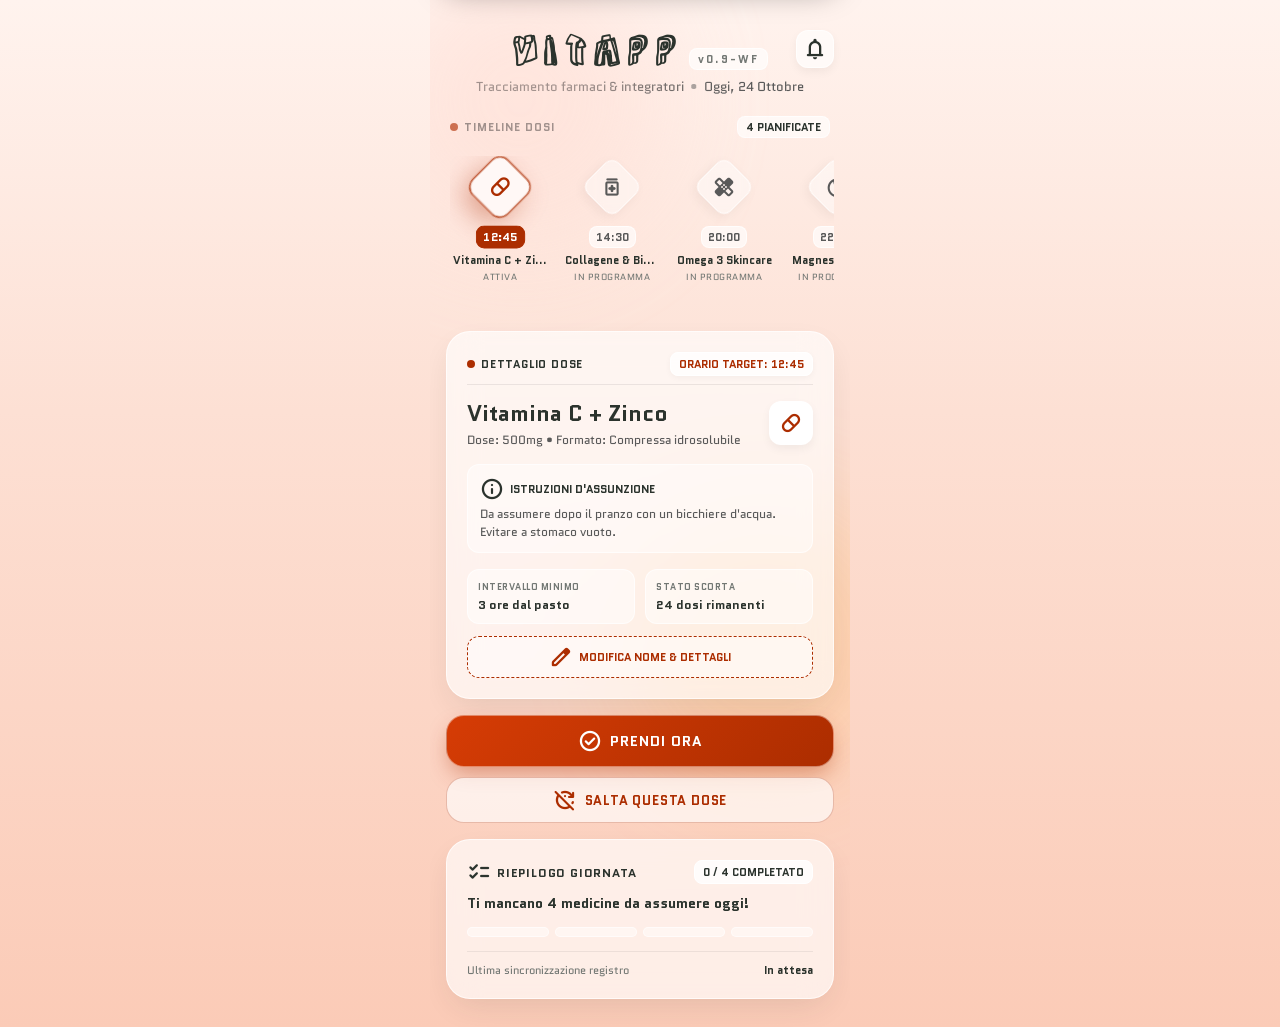
==== index.html @ 39537e99 "first commit" ====
<!DOCTYPE html>
<html lang="it">
<head>
  <meta charset="UTF-8">
  <meta name="viewport" content="width=device-width, initial-scale=1.0, maximum-scale=1.0, user-scalable=no">
  <title>VITAPP - Tracciamento Farmaci & Integratori</title>

  <!-- Google Fonts: Quantico (Font principale) e Material Symbols Rounded (Icone) -->
  <link rel="preconnect" href="https://fonts.googleapis.com">
  <link rel="preconnect" href="https://fonts.gstatic.com" crossorigin>
  <link href="https://fonts.googleapis.com/css2?family=Quantico:ital,wght@0,400;0,700;1,400;1,700&family=Rock+3D&display=swap" rel="stylesheet">
  <link href="https://fonts.googleapis.com/css2?family=Material+Symbols+Rounded:opsz,wght,FILL,GRAD@20..48,100..700,0..1,-50..200" rel="stylesheet">

  <!-- Foglio di stile CSS esterno -->
  <link rel="stylesheet" href="style.css">
</head>
<body>

  <!-- ==========================================================================
       SIMULAZIONE NOTIFICA SMARTPHONE (BANNER A COMPARSA)
       ========================================================================== -->
  <aside id="phone-notification" class="phone-notification" aria-live="polite">
    <div class="phone-notification-icon">
      <span class="material-symbols-rounded">notifications_active</span>
    </div>
    <div class="phone-notification-content">
      <div class="phone-notification-title">
        <span>Vitapp • Promemoria</span>
        <span id="notif-time">Adesso</span>
      </div>
      <div id="notif-body" class="phone-notification-body">È ora di prendere Magnesio Notte</div>
    </div>
  </aside>

  <!-- ==========================================================================
       CONTENITORE PRINCIPALE MOBILE-FIRST (LARGHEZZA MASSIMA 420px)
       ========================================================================== -->
  <div class="app-container">
    <!-- Effetti di luce ambientale sfumata sullo sfondo -->
    <div class="ambient-glow glow-1"></div>
    <div class="ambient-glow glow-2"></div>

    <!-- HEADER: TITOLO, VERSIONE, SUBTITLE E TASTO NOTIFICA -->
    <header class="app-header">
      <div class="header-top">
        <h1 class="brand-title">
          VITAPP
          <span class="version-tag">v0.9-WF</span>
        </h1>
        <button id="btn-trigger-notification" class="btn-notify-test btn-ripple" type="button" aria-label="Simula notifica telefono" title="Simula notifica telefono">
          <span class="material-symbols-rounded">notifications</span>
        </button>
      </div>
      <p class="header-subtitle">
        <span>Tracciamento farmaci & integratori</span>
        <span class="bullet">•</span>
        <span>Oggi, 24 Ottobre</span>
      </p>
    </header>

    <main>
      <!-- ======================================================================
           SEZIONE 1: TIMELINE DELLE MEDICINE CON SLOT A FORMA DI ROMBO
           ====================================================================== -->
      <section class="timeline-section" aria-label="Programmazione giornaliera medicine">
        <div class="section-title-row">
          <span class="section-label">
            <span class="pulse-dot"></span>
            Timeline Dosi
          </span>
          <span id="timeline-count-badge" class="count-badge">4 PIANIFICATE</span>
        </div>

        <!-- Striscia orizzontale scorrevole con le medicine e il tasto "+" -->
        <div id="timeline-scroll-strip" class="timeline-scroll-strip">
          <!-- Gli slot delle medicine vengono renderizzati dinamicamente dal JavaScript -->
        </div>
      </section>

      <!-- ======================================================================
           SEZIONE 2: SCHEDA VETRO TRASLUCIDO (DETTAGLIO MEDICINA SELEZIONATA)
           ====================================================================== -->
      <section class="glass-card" id="detail-card" aria-label="Dettaglio della medicina selezionata">
        <!-- Effetto fascio di luce Shimmer -->
        <div class="shimmer-overlay" id="card-shimmer"></div>

        <div class="card-top-bar">
          <div class="card-category">
            <span class="pulse-dot"></span>
            <span>Dettaglio Dose</span>
          </div>
          <span id="detail-target-badge" class="target-badge">ORARIO TARGET: 12:45</span>
        </div>

        <div id="detail-card-body" class="content-fade">
          <div class="card-main-info">
            <div>
              <h2 id="detail-med-name" class="med-title">Vitamina C + Zinco</h2>
              <p id="detail-med-spec" class="med-spec">Dose: 500mg • Formato: Compressa idrosolubile</p>
            </div>
            <div class="med-icon-box">
              <span id="detail-med-icon" class="material-symbols-rounded">pill</span>
            </div>
          </div>

          <!-- Riquadro istruzioni per l'assunzione -->
          <div class="instruction-box">
            <div class="instruction-header">
              <span class="material-symbols-rounded">info</span>
              <span>Istruzioni d'assunzione</span>
            </div>
            <p id="detail-med-instruction" class="instruction-text">
              Da assumere dopo il pranzo con un bicchiere d'acqua. Evitare a stomaco vuoto.
            </p>
          </div>

          <!-- Dati secondari di supporto -->
          <div class="card-meta-grid">
            <div class="meta-item">
              <span class="meta-label">Intervallo Minimo</span>
              <span id="detail-med-interval" class="meta-value">3 ore dal pasto</span>
            </div>
            <div class="meta-item">
              <span class="meta-label">Stato Scorta</span>
              <span id="detail-med-stock" class="meta-value">24 dosi rimanenti</span>
            </div>
          </div>

          <!-- Pulsante didattico per modificare nome, orario e istruzioni -->
          <button id="btn-open-edit-modal" class="btn-edit-med btn-ripple" type="button">
            <span class="material-symbols-rounded">edit</span>
            <span>Modifica Nome & Dettagli</span>
          </button>
        </div>
      </section>

      <!-- ======================================================================
           SEZIONE 3: PULSANTI DI AZIONE ("PRENDI ORA" & "SALTA QUESTA DOSE")
           ====================================================================== -->
      <section class="actions-section" aria-label="Azioni sulla medicina">
        <button id="btn-take-now" class="btn-primary-action btn-ripple" type="button">
          <span id="take-btn-icon" class="material-symbols-rounded">check_circle</span>
          <span id="take-btn-text">PRENDI ORA</span>
        </button>

        <button id="btn-skip-dose" class="btn-secondary-action btn-ripple" type="button">
          <span id="skip-btn-icon" class="material-symbols-rounded">update_disabled</span>
          <span id="skip-btn-text">SALTA QUESTA DOSE</span>
        </button>
      </section>

      <!-- ======================================================================
           SEZIONE 4: RIEPILOGO GIORNATA E BARRA DI AVANZAMENTO A SEGMENTI
           ====================================================================== -->
      <section class="glass-card progress-section" aria-label="Riepilogo avanzamento giornaliero">
        <div class="progress-header">
          <span class="progress-title">
            <span class="material-symbols-rounded">checklist</span>
            Riepilogo Giornata
          </span>
          <span id="progress-fraction-badge" class="progress-fraction-badge">0 / 4 COMPLETATO</span>
        </div>

        <!-- Messaggio di stato che diventerà 'OBIETTIVI RAGGIUNTI!' a completamento -->
        <p id="progress-message" class="progress-message">
          Ti mancano 4 medicine da assumere oggi!
        </p>

        <!-- Barra di avanzamento segmentata: ogni medicina ha la sua barretta -->
        <div id="segmented-progress-bar" class="segmented-progress-bar">
          <!-- Generata dinamicamente dal JavaScript -->
        </div>

        <div class="progress-footer">
          <span>Ultima sincronizzazione registro</span>
          <span id="sync-timestamp" class="sync-timestamp">In attesa</span>
        </div>
      </section>
    </main>
  </div>

  <!-- ==========================================================================
       MODALE 1: AGGIUNGI NUOVA MEDICINA (FINO A 6 MEDICINE)
       ========================================================================== -->
  <div id="add-modal" class="modal-overlay">
    <div class="modal-dialog">
      <h3 class="modal-title">
        <span class="material-symbols-rounded">add_circle</span>
        Nuova Medicina
      </h3>
      <form id="add-form">
        <div class="modal-form-group">
          <label for="add-name">Nome della Medicina</label>
          <input type="text" id="add-name" required placeholder="es. Ferro con Vitamina C">
        </div>
        <div class="modal-form-group">
          <label for="add-time">Orario di assunzione</label>
          <input type="time" id="add-time" required value="08:30">
        </div>
        <div class="modal-form-group">
          <label for="add-spec">Dose e Formato</label>
          <input type="text" id="add-spec" placeholder="es. Dose: 14mg • Formato: Flaconcino">
        </div>
        <div class="modal-form-group">
          <label for="add-instruction">Istruzioni d'assunzione</label>
          <input type="text" id="add-instruction" placeholder="es. Assumere lontano da tè o caffè">
        </div>
        <div class="modal-actions">
          <button type="button" id="btn-cancel-add" class="btn-modal-cancel">Annulla</button>
          <button type="submit" class="btn-modal-submit">Aggiungi</button>
        </div>
      </form>
    </div>
  </div>

  <!-- ==========================================================================
       MODALE 2: MODIFICA NOME E DETTAGLI MEDICINA SELEZIONATA
       ========================================================================== -->
  <div id="edit-modal" class="modal-overlay">
    <div class="modal-dialog">
      <h3 class="modal-title">
        <span class="material-symbols-rounded">edit</span>
        Modifica Medicina
      </h3>
      <form id="edit-form">
        <div class="modal-form-group">
          <label for="edit-name">Nome Medicina</label>
          <input type="text" id="edit-name" required>
        </div>
        <div class="modal-form-group">
          <label for="edit-time">Orario Assunzione</label>
          <input type="time" id="edit-time" required>
        </div>
        <div class="modal-form-group">
          <label for="edit-spec">Dose e Formato</label>
          <input type="text" id="edit-spec">
        </div>
        <div class="modal-form-group">
          <label for="edit-instruction">Istruzioni</label>
          <input type="text" id="edit-instruction">
        </div>
        <div class="modal-actions">
          <button type="button" id="btn-cancel-edit" class="btn-modal-cancel">Annulla</button>
          <button type="submit" class="btn-modal-submit">Salva Modifiche</button>
        </div>
      </form>
    </div>
  </div>

  <!-- Script JavaScript esterno -->
  <script src="script.js"></script>
</body>
</html>
---- style.css ----
/* ==========================================================================
   VARIABILI CSS (:root) - TAVOLOZZA COLORI, TIPOGRAFIA E STILI DI BASE
   ========================================================================== */
:root {
  /* Colori base del design */
  --bg-gradient-start: #fff3ee;
  --bg-gradient-mid: #fde0d4;
  --bg-gradient-end: #fbcbb7;
  
  --color-primary: #ac2d00;
  --color-primary-light: #d63c05;
  --color-primary-glow: rgba(172, 45, 0, 0.4);
  --color-secondary: #e6e5d4;
  --color-dark-slate: #2b332d;
  --color-charcoal: #595959;
  --color-muted: #737874;
  --color-white: #ffffff;
  --color-success: #2e7d32;
  --color-warning: #f57c00;

  /* Effetti Glassmorphism (Vetro satinato) */
  --glass-bg: rgba(255, 255, 255, 0.65);
  --glass-bg-subtle: rgba(255, 255, 255, 0.45);
  --glass-border: rgba(255, 255, 255, 0.7);
  --glass-shadow: 0 12px 32px -8px rgba(43, 51, 45, 0.12);
  
  /* Tipografia */
  --font-family: 'Quantico', sans-serif;
  
  /* Raggi di curvatura */
  --radius-sm: 8px;
  --radius-md: 12px;
  --radius-lg: 18px;
  --radius-xl: 24px;
  --radius-pill: 9999px;

  /* Spaziature */
  --spacing-xs: 4px;
  --spacing-sm: 8px;
  --spacing-md: 16px;
  --spacing-lg: 20px;
  --spacing-xl: 28px;
}

/* ==========================================================================
   RESET E STRUTTURA GENERALE
   ========================================================================== */
* {
  box-sizing: border-box;
  margin: 0;
  padding: 0;
  -webkit-tap-highlight-color: transparent;
}

body {
  font-family: var(--font-family);
  color: var(--color-charcoal);
  background: linear-gradient(180deg, var(--bg-gradient-start) 0%, var(--bg-gradient-mid) 40%, var(--bg-gradient-end) 100%);
  min-height: 100vh;
  display: flex;
  justify-content: center;
  align-items: flex-start;
  padding: 0;
  overflow-x: hidden;
}

/* Contenitore mobile-first centrato su desktop (max 420px) */
.app-container {
  width: 100%;
  max-width: 420px;
  min-height: 100vh;
  padding: var(--spacing-md) var(--spacing-md) var(--spacing-xl);
  display: flex;
  flex-direction: column;
  position: relative;
  overflow: hidden;
}

/* ==========================================================================
   EFFETTI DI LUCE AMBIENTALE SFUMATA (DECORAZIONI SFONDO FLUTTUANTI)
   ========================================================================== */
.ambient-glow {
  position: absolute;
  border-radius: 50%;
  pointer-events: none;
  filter: blur(55px);
  z-index: 0;
  opacity: 0.65;
}

.glow-1 {
  width: 280px;
  height: 280px;
  background: rgba(255, 219, 209, 0.7);
  top: -40px;
  left: -50px;
  animation: floatGlow1 9s ease-in-out infinite alternate;
}

.glow-2 {
  width: 290px;
  height: 290px;
  background: rgba(253, 166, 37, 0.28);
  top: 48%;
  right: -60px;
  animation: floatGlow2 11s ease-in-out infinite alternate;
}

@keyframes floatGlow1 {
  0% { transform: translate(0, 0) scale(1); }
  100% { transform: translate(25px, 20px) scale(1.12); }
}

@keyframes floatGlow2 {
  0% { transform: translate(0, 0) scale(1); }
  100% { transform: translate(-22px, -28px) scale(1.1); }
}

/* ==========================================================================
   MICRO-INTERAZIONI: EFFETTO ONDA (RIPPLE) & RIMBALZO (MICRO-BOUNCE)
   ========================================================================== */
.btn-ripple {
  position: relative;
  overflow: hidden;
}

.ripple-circle {
  position: absolute;
  border-radius: 50%;
  background: rgba(255, 255, 255, 0.55);
  transform: scale(0);
  pointer-events: none;
  animation: rippleAnimation 0.6s cubic-bezier(0.25, 0.46, 0.45, 0.94) forwards;
}

@keyframes rippleAnimation {
  to {
    transform: scale(4);
    opacity: 0;
  }
}

.btn-bouncing {
  animation: microBounce 0.35s cubic-bezier(0.34, 1.56, 0.64, 1) !important;
}

@keyframes microBounce {
  0% { transform: scale(1); }
  35% { transform: scale(0.92); }
  70% { transform: scale(1.05); }
  100% { transform: scale(1); }
}

/* Effetto scampanellio sul pulsante notifica */
@keyframes bellRing {
  0%, 100% { transform: rotate(0); }
  20% { transform: rotate(18deg); }
  40% { transform: rotate(-18deg); }
  60% { transform: rotate(12deg); }
  80% { transform: rotate(-8deg); }
}

.btn-notify-test:hover .material-symbols-rounded {
  animation: bellRing 0.7s ease-in-out;
}

/* Supporto Icone Google Rounded */
.material-symbols-rounded {
  font-variation-settings: 'FILL' 0, 'wght' 500, 'GRAD' 0, 'opsz' 24;
  display: inline-block;
  vertical-align: middle;
  line-height: 1;
  transition: transform 0.25s ease;
}

/* ==========================================================================
   COMPONENTI: NOTIFICA SULLO SCHERMO (SIMULAZIONE TELEFONO)
   ========================================================================== */
.phone-notification {
  position: fixed;
  top: 12px;
  left: 50%;
  transform: translateX(-50%) translateY(-150%);
  width: calc(100% - 24px);
  max-width: 396px;
  background: rgba(43, 51, 45, 0.95);
  color: #ffffff;
  padding: 12px 16px;
  border-radius: var(--radius-lg);
  display: flex;
  align-items: center;
  gap: 12px;
  box-shadow: 0 10px 30px rgba(0, 0, 0, 0.35);
  backdrop-filter: blur(10px);
  z-index: 1000;
  transition: transform 0.4s cubic-bezier(0.175, 0.885, 0.32, 1.275);
}

.phone-notification.show {
  transform: translateX(-50%) translateY(0);
}

.phone-notification-icon {
  width: 36px;
  height: 36px;
  border-radius: 10px;
  background: var(--color-primary-light);
  display: flex;
  align-items: center;
  justify-content: center;
  flex-shrink: 0;
}

.phone-notification-content {
  flex: 1;
  min-width: 0;
}

.phone-notification-title {
  font-size: 11px;
  text-transform: uppercase;
  letter-spacing: 0.5px;
  color: #ffd8cc;
  display: flex;
  justify-content: space-between;
}

.phone-notification-body {
  font-size: 13px;
  font-weight: 700;
  color: #ffffff;
  margin-top: 2px;
  white-space: nowrap;
  overflow: hidden;
  text-overflow: ellipsis;
}

/* ==========================================================================
   INTESTAZIONE APP (HEADER)
   ========================================================================== */
.app-header {
  padding: var(--spacing-sm) 0 var(--spacing-md);
  text-align: center;
}

.header-top {
  display: flex;
  align-items: center;
  justify-content: center;
  position: relative;
}

h1, .brand-title {
  font-family: 'Rock 3D', cursive;
  font-size: 34px;
  font-weight: 700;
  color: var(--color-dark-slate);
  letter-spacing: 2px;
  display: flex;
  align-items: baseline;
  gap: 8px;
}

.version-tag {
  font-family: var(--font-family);
  font-size: 11px;
  background: var(--glass-bg);
  padding: 2px 8px;
  border-radius: var(--radius-sm);
  border: 1px solid var(--glass-border);
  color: var(--color-muted);
  font-weight: 700;
}

.btn-notify-test {
  position: absolute;
  right: 0;
  background: var(--glass-bg);
  border: 1px solid var(--glass-border);
  color: var(--color-dark-slate);
  width: 38px;
  height: 38px;
  border-radius: var(--radius-md);
  display: flex;
  align-items: center;
  justify-content: center;
  cursor: pointer;
  box-shadow: 0 4px 10px rgba(0,0,0,0.05);
  transition: transform 0.2s, background-color 0.2s;
}

.btn-notify-test:active {
  transform: scale(0.92);
}

.header-subtitle {
  font-size: 13px;
  color: var(--color-charcoal);
  margin-top: 4px;
  display: flex;
  align-items: center;
  justify-content: center;
  gap: 6px;
}

.bullet {
  opacity: 0.5;
}

/* ==========================================================================
   SEZIONE 1: TIMELINE ORIZZONTALE CON SLOT A FORMA DI ROMBO
   ========================================================================== */
.timeline-section {
  margin-top: var(--spacing-xs);
}

.section-title-row {
  display: flex;
  justify-content: space-between;
  align-items: center;
  margin-bottom: var(--spacing-sm);
  padding: 0 4px;
}

.section-label {
  font-size: 11px;
  font-weight: 700;
  text-transform: uppercase;
  letter-spacing: 1px;
  color: var(--color-charcoal);
  display: flex;
  align-items: center;
  gap: 6px;
}

.pulse-dot {
  width: 8px;
  height: 8px;
  border-radius: 50%;
  background-color: var(--color-primary);
  animation: pulseAnimation 2s infinite ease-in-out;
}

@keyframes pulseAnimation {
  0%, 100% { transform: scale(0.9); opacity: 0.7; }
  50% { transform: scale(1.3); opacity: 1; }
}

.count-badge {
  font-size: 11px;
  font-weight: 700;
  background: var(--glass-bg);
  border: 1px solid var(--glass-border);
  padding: 2px 8px;
  border-radius: var(--radius-sm);
  color: var(--color-dark-slate);
}

/* Striscia scorrevole orizzontale */
.timeline-scroll-strip {
  display: flex;
  gap: 12px;
  overflow-x: auto;
  padding: 10px 4px 16px;
  scrollbar-width: none;
}
.timeline-scroll-strip::-webkit-scrollbar {
  display: none;
}

/* Singolo pulsante della medicina */
.medicine-slot-btn {
  flex: 0 0 100px;
  background: none;
  border: none;
  display: flex;
  flex-direction: column;
  align-items: center;
  cursor: pointer;
  font-family: inherit;
  outline: none;
  transition: transform 0.25s cubic-bezier(0.34, 1.56, 0.64, 1);
  user-select: none;
}

.medicine-slot-btn:hover {
  transform: translateY(-4px);
}

.medicine-slot-btn:hover .rhombus-shape {
  transform: rotate(45deg) scale(1.1);
  box-shadow: 0 8px 22px -3px rgba(43, 51, 45, 0.2);
}

.medicine-slot-btn:hover .rhombus-icon {
  transform: scale(1.18);
}

.medicine-slot-btn:active {
  transform: scale(0.93) !important;
}

/* Il rombo geometrico (ruotato di 45 gradi) */
.rhombus-wrapper {
  position: relative;
  width: 62px;
  height: 62px;
  display: flex;
  align-items: center;
  justify-content: center;
  margin-bottom: 8px;
}

.rhombus-shape {
  position: absolute;
  width: 44px;
  height: 44px;
  transform: rotate(45deg);
  border-radius: 10px;
  background: var(--glass-bg-subtle);
  border: 1.5px solid var(--glass-border);
  backdrop-filter: blur(10px);
  box-shadow: 0 4px 12px rgba(0, 0, 0, 0.05);
  transition: transform 0.3s cubic-bezier(0.34, 1.56, 0.64, 1), background 0.25s ease, border-color 0.25s ease, box-shadow 0.25s ease;
}

.rhombus-icon {
  position: relative;
  z-index: 2;
  color: var(--color-charcoal);
  font-size: 22px;
  transition: transform 0.25s cubic-bezier(0.34, 1.56, 0.64, 1), color 0.25s ease;
}

/* Stato: Slot Selezionato / Attivo */
.medicine-slot-btn.is-active .rhombus-shape {
  transform: rotate(45deg) scale(1.14);
  background: #fff8f6;
  border-color: var(--color-primary);
  box-shadow: 0 10px 24px -2px var(--color-primary-glow);
}

.medicine-slot-btn.is-active .rhombus-icon {
  color: var(--color-primary);
  transform: scale(1.12);
}

/* Stato: Medicina Presa */
.medicine-slot-btn.is-taken .rhombus-shape {
  border-color: var(--color-success);
  background: rgba(230, 245, 230, 0.95);
  box-shadow: 0 4px 14px rgba(46, 125, 50, 0.25);
}
.medicine-slot-btn.is-taken .rhombus-icon {
  color: var(--color-success);
}

/* Stato: Medicina Saltata */
.medicine-slot-btn.is-skipped .rhombus-shape {
  border-color: var(--color-warning);
  opacity: 0.7;
}

/* Etichette sotto il rombo */
.slot-time-badge {
  font-size: 11px;
  font-weight: 700;
  padding: 2px 6px;
  border-radius: var(--radius-sm);
  background: var(--glass-bg);
  border: 1px solid var(--glass-border);
  color: var(--color-charcoal);
  transition: all 0.25s ease;
}

.medicine-slot-btn.is-active .slot-time-badge {
  background: var(--color-primary);
  color: #ffffff;
  border-color: var(--color-primary);
  transform: scale(1.05);
}

.slot-medicine-name {
  font-size: 11px;
  font-weight: 700;
  color: var(--color-dark-slate);
  margin-top: 4px;
  max-width: 95px;
  white-space: nowrap;
  overflow: hidden;
  text-overflow: ellipsis;
  transition: color 0.2s ease;
}

.slot-status-label {
  font-size: 9px;
  text-transform: uppercase;
  letter-spacing: 0.5px;
  color: var(--color-muted);
  margin-top: 2px;
  transition: all 0.2s ease;
}

.medicine-slot-btn.is-taken .slot-status-label {
  color: var(--color-success);
  font-weight: 700;
}
.medicine-slot-btn.is-skipped .slot-status-label {
  color: var(--color-warning);
}

/* Pulsante AGGIUNGI "+" nella timeline */
.add-slot-btn {
  flex: 0 0 74px;
  background: none;
  border: none;
  display: flex;
  flex-direction: column;
  align-items: center;
  cursor: pointer;
  font-family: inherit;
  outline: none;
  transition: transform 0.25s cubic-bezier(0.34, 1.56, 0.64, 1);
}

.add-slot-btn:hover {
  transform: translateY(-4px);
}

.add-slot-btn .rhombus-shape {
  border-style: dashed;
  border-color: var(--color-primary);
  background: rgba(255, 255, 255, 0.4);
}

.add-slot-btn:hover .rhombus-shape {
  transform: rotate(45deg) scale(1.12);
  background: #ffffff;
  border-style: solid;
  box-shadow: 0 8px 20px -2px var(--color-primary-glow);
}

.add-slot-btn:hover .rhombus-icon {
  transform: rotate(90deg) scale(1.25);
  color: var(--color-primary);
}

.add-slot-btn:active {
  transform: scale(0.93) !important;
}

/* ==========================================================================
   SEZIONE 2: SCHEDA DETTAGLIO DOSE (GLASS CARD & EFFETTI SHIMMER)
   ========================================================================== */
.glass-card {
  background: var(--glass-bg);
  border: 1.5px solid var(--glass-border);
  border-radius: var(--radius-xl);
  padding: var(--spacing-lg);
  backdrop-filter: blur(16px);
  box-shadow: var(--glass-shadow);
  margin-top: var(--spacing-md);
  position: relative;
  overflow: hidden;
  transition: transform 0.25s ease, box-shadow 0.25s ease;
}

.glass-card:hover {
  box-shadow: 0 16px 38px -8px rgba(43, 51, 45, 0.16);
}

/* Fascio di luce Shimmer */
.shimmer-overlay {
  position: absolute;
  inset: 0;
  pointer-events: none;
  background: linear-gradient(115deg, transparent 20%, rgba(255, 255, 255, 0.35) 45%, rgba(255, 255, 255, 0.75) 50%, rgba(255, 255, 255, 0.35) 55%, transparent 80%);
  background-size: 250% 100%;
  transform: translateX(-100%);
  opacity: 0;
  z-index: 5;
}

.trigger-shimmer {
  animation: shimmerSweep 0.85s cubic-bezier(0.2, 0.8, 0.2, 1) forwards;
}

@keyframes shimmerSweep {
  0% { transform: translateX(-100%); opacity: 0; }
  25% { opacity: 1; }
  75% { opacity: 0.9; }
  100% { transform: translateX(120%); opacity: 0; }
}

/* Transizione fluida contenuto della scheda */
.content-fade {
  transition: opacity 0.2s cubic-bezier(0.4, 0, 0.2, 1), transform 0.2s cubic-bezier(0.4, 0, 0.2, 1);
}

.content-hidden {
  opacity: 0;
  transform: translateY(8px);
}

.card-top-bar {
  display: flex;
  justify-content: space-between;
  align-items: center;
  padding-bottom: var(--spacing-sm);
  border-bottom: 1px solid rgba(89, 89, 89, 0.12);
}

.card-category {
  display: flex;
  align-items: center;
  gap: 6px;
  font-size: 11px;
  font-weight: 700;
  color: var(--color-dark-slate);
  text-transform: uppercase;
  letter-spacing: 0.8px;
}

.target-badge {
  font-size: 11px;
  font-weight: 700;
  background: rgba(255, 255, 255, 0.8);
  border: 1px solid #ffffff;
  padding: 3px 8px;
  border-radius: var(--radius-sm);
  color: var(--color-primary);
  text-transform: uppercase;
  box-shadow: 0 2px 6px rgba(0,0,0,0.04);
  transition: transform 0.2s;
}

.target-badge:hover {
  transform: scale(1.05);
}

.card-main-info {
  display: flex;
  justify-content: space-between;
  align-items: flex-start;
  margin-top: var(--spacing-md);
}

.med-title {
  font-size: 22px;
  font-weight: 700;
  color: var(--color-dark-slate);
  line-height: 1.2;
}

.med-spec {
  font-size: 12px;
  color: var(--color-charcoal);
  margin-top: 4px;
}

.med-icon-box {
  width: 44px;
  height: 44px;
  border-radius: var(--radius-md);
  background: #ffffff;
  border: 1px solid var(--glass-border);
  display: flex;
  align-items: center;
  justify-content: center;
  color: var(--color-primary);
  box-shadow: 0 4px 10px rgba(0, 0, 0, 0.05);
  flex-shrink: 0;
  margin-left: 8px;
  transition: transform 0.3s cubic-bezier(0.34, 1.56, 0.64, 1);
}

.med-icon-box:hover {
  transform: rotate(8deg) scale(1.08);
}

/* Riquadro istruzioni */
.instruction-box {
  background: var(--glass-bg-subtle);
  border: 1px solid var(--glass-border);
  border-radius: var(--radius-md);
  padding: 12px;
  margin-top: var(--spacing-md);
  transition: background-color 0.2s;
}

.instruction-box:hover {
  background: rgba(255, 255, 255, 0.7);
}

.instruction-header {
  display: flex;
  align-items: center;
  gap: 6px;
  font-size: 11px;
  font-weight: 700;
  text-transform: uppercase;
  color: var(--color-dark-slate);
  margin-bottom: 4px;
}

.instruction-text {
  font-size: 12px;
  line-height: 1.45;
  color: var(--color-charcoal);
}

/* Griglia info cliniche */
.card-meta-grid {
  display: grid;
  grid-template-columns: 1fr 1fr;
  gap: 10px;
  margin-top: var(--spacing-md);
}

.meta-item {
  background: rgba(255, 255, 255, 0.5);
  border: 1px solid var(--glass-border);
  padding: 10px;
  border-radius: var(--radius-md);
  transition: transform 0.2s, background-color 0.2s;
}

.meta-item:hover {
  background: rgba(255, 255, 255, 0.75);
  transform: translateY(-2px);
}

.meta-label {
  font-size: 9px;
  font-weight: 700;
  text-transform: uppercase;
  letter-spacing: 0.5px;
  color: var(--color-muted);
  display: block;
}

.meta-value {
  font-size: 12px;
  font-weight: 700;
  color: var(--color-dark-slate);
  margin-top: 3px;
  display: block;
}

/* Pulsante Modifica Info */
.btn-edit-med {
  margin-top: 12px;
  width: 100%;
  background: rgba(255, 255, 255, 0.5);
  border: 1px dashed var(--color-primary);
  color: var(--color-primary);
  padding: 8px;
  border-radius: var(--radius-md);
  font-family: inherit;
  font-size: 11px;
  font-weight: 700;
  text-transform: uppercase;
  cursor: pointer;
  display: flex;
  align-items: center;
  justify-content: center;
  gap: 6px;
  transition: all 0.25s cubic-bezier(0.34, 1.56, 0.64, 1);
}

.btn-edit-med:hover {
  background: rgba(255, 255, 255, 0.9);
  transform: translateY(-2px);
  box-shadow: 0 4px 12px rgba(172, 45, 0, 0.15);
}

.btn-edit-med:hover .material-symbols-rounded {
  transform: rotate(25deg) scale(1.15);
}

.btn-edit-med:active {
  transform: scale(0.96) !important;
}

/* ==========================================================================
   SEZIONE 3: PULSANTI AZIONE ("PRENDI ORA" & "SALTA QUESTA DOSE")
   ========================================================================== */
.actions-section {
  margin-top: var(--spacing-md);
  display: flex;
  flex-direction: column;
  gap: 10px;
}

.btn-primary-action {
  width: 100%;
  height: 52px;
  background: linear-gradient(135deg, var(--color-primary-light) 0%, var(--color-primary) 100%);
  color: #ffffff;
  border: 1px solid rgba(255, 255, 255, 0.4);
  border-radius: var(--radius-lg);
  font-family: inherit;
  font-size: 14px;
  font-weight: 700;
  text-transform: uppercase;
  letter-spacing: 1px;
  cursor: pointer;
  display: flex;
  align-items: center;
  justify-content: center;
  gap: 8px;
  box-shadow: 0 10px 22px -4px var(--color-primary-glow);
  transition: transform 0.2s cubic-bezier(0.34, 1.56, 0.64, 1), box-shadow 0.2s ease, background 0.3s ease;
}

.btn-primary-action:hover {
  transform: translateY(-2px);
  box-shadow: 0 14px 28px -4px var(--color-primary-glow);
}

.btn-primary-action:hover .material-symbols-rounded {
  transform: scale(1.18);
}

.btn-primary-action:active {
  transform: scale(0.96) translateY(0) !important;
}

.btn-primary-action.already-taken {
  background: linear-gradient(135deg, #388e3c 0%, #2e7d32 100%);
  box-shadow: 0 8px 18px rgba(46, 125, 50, 0.3);
}

.btn-secondary-action {
  width: 100%;
  height: 46px;
  background: rgba(255, 255, 255, 0.65);
  color: var(--color-primary);
  border: 1.5px solid rgba(172, 45, 0, 0.28);
  border-radius: var(--radius-lg);
  font-family: inherit;
  font-size: 13px;
  font-weight: 700;
  text-transform: uppercase;
  letter-spacing: 0.8px;
  cursor: pointer;
  display: flex;
  align-items: center;
  justify-content: center;
  gap: 8px;
  transition: transform 0.2s cubic-bezier(0.34, 1.56, 0.64, 1), background-color 0.2s ease, border-color 0.2s ease, box-shadow 0.2s ease;
}

.btn-secondary-action:hover {
  transform: translateY(-2px);
  background: rgba(255, 255, 255, 0.9);
  border-color: var(--color-primary);
  box-shadow: 0 8px 20px -4px rgba(172, 45, 0, 0.18);
}

.btn-secondary-action:hover .material-symbols-rounded {
  transform: rotate(-30deg) scale(1.15);
}

.btn-secondary-action:active {
  transform: scale(0.96) translateY(0) !important;
}

/* ==========================================================================
   SEZIONE 4: RIEPILOGO GIORNATA E BARRA DI AVANZAMENTO A SEGMENTI
   ========================================================================== */
.progress-section {
  margin-top: var(--spacing-md);
}

.progress-header {
  display: flex;
  justify-content: space-between;
  align-items: center;
}

.progress-title {
  font-size: 12px;
  font-weight: 700;
  text-transform: uppercase;
  letter-spacing: 0.8px;
  color: var(--color-dark-slate);
  display: flex;
  align-items: center;
  gap: 6px;
}

.progress-fraction-badge {
  font-size: 11px;
  font-weight: 700;
  background: rgba(255, 255, 255, 0.8);
  padding: 3px 8px;
  border-radius: var(--radius-sm);
  border: 1px solid #ffffff;
  color: var(--color-dark-slate);
}

/* Messaggio dinamico e OBIETTIVI RAGGIUNTI! */
.progress-message {
  font-size: 14px;
  font-weight: 700;
  color: var(--color-dark-slate);
  margin-top: 10px;
  line-height: 1.35;
  transition: all 0.3s ease;
}

.progress-message.goals-completed {
  color: var(--color-primary);
  font-size: 17px;
  letter-spacing: 1px;
  animation: bounceCelebration 0.6s ease;
}

@keyframes bounceCelebration {
  0%, 100% { transform: scale(1); }
  50% { transform: scale(1.04); }
}

/* Barra di avanzamento segmentata */
.segmented-progress-bar {
  display: flex;
  gap: 6px;
  width: 100%;
  margin-top: 14px;
}

.progress-segment {
  height: 10px;
  flex: 1;
  background: rgba(255, 255, 255, 0.45);
  border: 1px solid rgba(255, 255, 255, 0.6);
  border-radius: var(--radius-pill);
  overflow: hidden;
  position: relative;
}

.progress-segment-fill {
  height: 100%;
  width: 0%;
  background: linear-gradient(90deg, #fda625 0%, var(--color-primary) 100%);
  border-radius: var(--radius-pill);
  transition: width 0.5s cubic-bezier(0.34, 1.25, 0.64, 1);
}

.progress-segment.is-filled .progress-segment-fill {
  width: 100%;
}

.progress-footer {
  display: flex;
  justify-content: space-between;
  margin-top: 14px;
  padding-top: 10px;
  border-top: 1px solid rgba(89, 89, 89, 0.1);
  font-size: 11px;
  color: var(--color-muted);
}

.sync-timestamp {
  font-weight: 700;
  color: var(--color-dark-slate);
}

/* ==========================================================================
   MODALI: AGGIUNTA E MODIFICA MEDICINA
   ========================================================================== */
.modal-overlay {
  position: fixed;
  inset: 0;
  background: rgba(43, 51, 45, 0.6);
  backdrop-filter: blur(8px);
  display: none;
  align-items: center;
  justify-content: center;
  padding: var(--spacing-md);
  z-index: 2000;
}

.modal-overlay.is-open {
  display: flex;
}

.modal-dialog {
  background: #ffffff;
  border-radius: var(--radius-xl);
  width: 100%;
  max-width: 380px;
  padding: var(--spacing-lg);
  box-shadow: 0 20px 40px rgba(0,0,0,0.2);
  animation: modalSlideUp 0.3s cubic-bezier(0.175, 0.885, 0.32, 1.275);
}

@keyframes modalSlideUp {
  from { transform: translateY(20px); opacity: 0; }
  to { transform: translateY(0); opacity: 1; }
}

.modal-title {
  font-size: 18px;
  font-weight: 700;
  color: var(--color-dark-slate);
  margin-bottom: var(--spacing-md);
  display: flex;
  align-items: center;
  gap: 6px;
}

.modal-form-group {
  margin-bottom: 12px;
  display: flex;
  flex-direction: column;
  gap: 4px;
}

.modal-form-group label {
  font-size: 11px;
  font-weight: 700;
  text-transform: uppercase;
  letter-spacing: 0.5px;
  color: var(--color-charcoal);
}

.modal-form-group input {
  padding: 10px 12px;
  border-radius: var(--radius-md);
  border: 1.5px solid #ddd;
  font-family: inherit;
  font-size: 13px;
  color: var(--color-dark-slate);
  outline: none;
  transition: border-color 0.2s;
}

.modal-form-group input:focus {
  border-color: var(--color-primary);
}

.modal-actions {
  display: flex;
  gap: 8px;
  margin-top: var(--spacing-lg);
}

.modal-actions button {
  flex: 1;
  height: 42px;
  border-radius: var(--radius-md);
  font-family: inherit;
  font-size: 12px;
  font-weight: 700;
  text-transform: uppercase;
  cursor: pointer;
  border: none;
}

.btn-modal-cancel {
  background: #f0f0f0;
  color: var(--color-charcoal);
}

.btn-modal-submit {
  background: var(--color-primary);
  color: #ffffff;
}
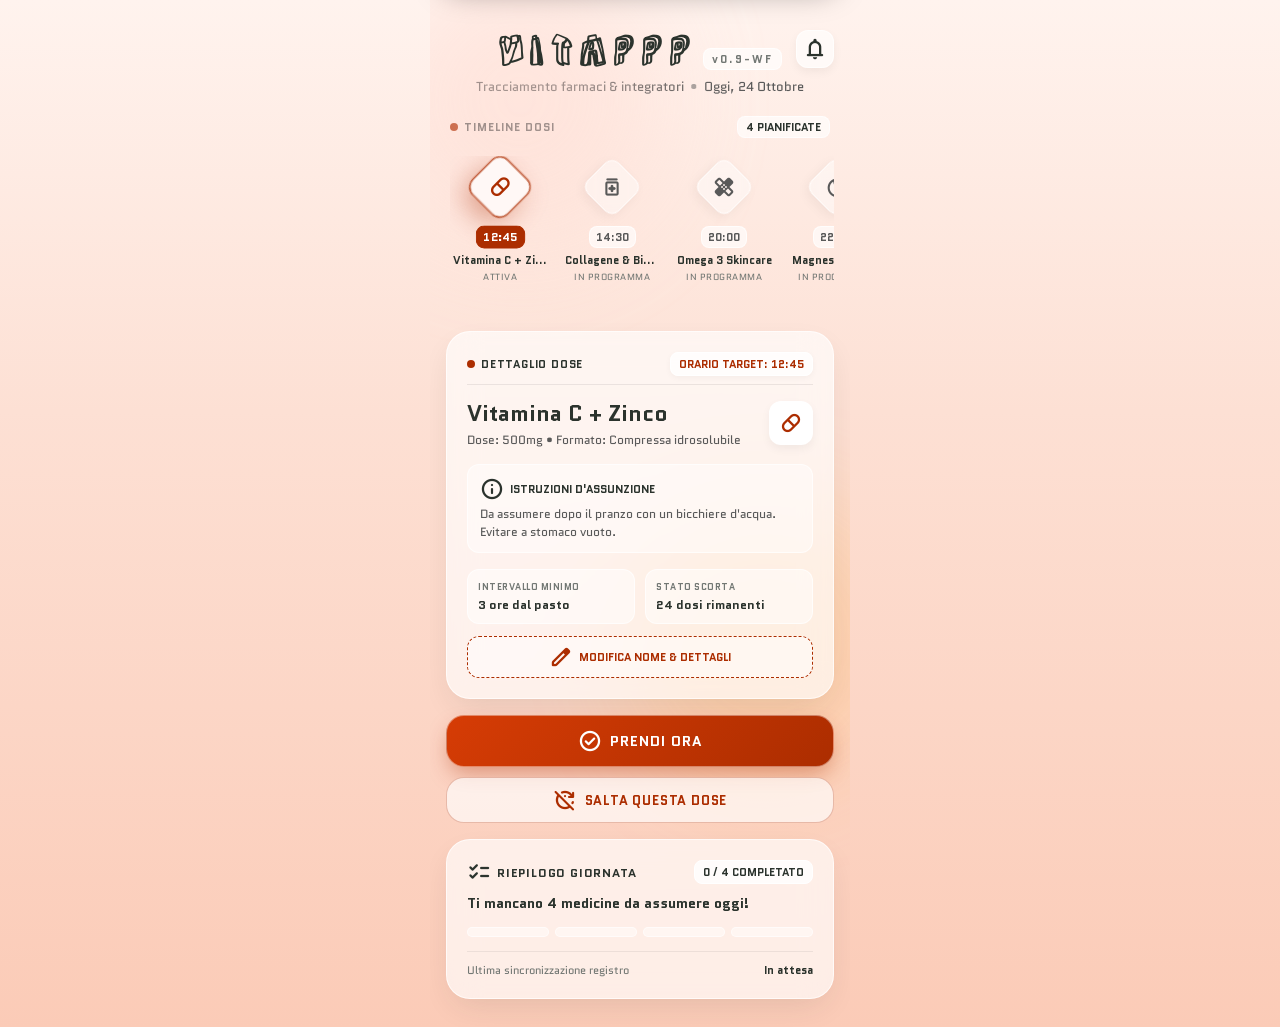
==== commit 86eb1d1a: "Aggiornato index.html" ====
--- a/index.html
+++ b/index.html
@@ -1,5 +1,6 @@
 <!DOCTYPE html>
 <html lang="it">
+
 <head>
   <meta charset="UTF-8">
   <meta name="viewport" content="width=device-width, initial-scale=1.0, maximum-scale=1.0, user-scalable=no">
@@ -8,12 +9,17 @@
   <!-- Google Fonts: Quantico (Font principale) e Material Symbols Rounded (Icone) -->
   <link rel="preconnect" href="https://fonts.googleapis.com">
   <link rel="preconnect" href="https://fonts.gstatic.com" crossorigin>
-  <link href="https://fonts.googleapis.com/css2?family=Quantico:ital,wght@0,400;0,700;1,400;1,700&family=Rock+3D&display=swap" rel="stylesheet">
-  <link href="https://fonts.googleapis.com/css2?family=Material+Symbols+Rounded:opsz,wght,FILL,GRAD@20..48,100..700,0..1,-50..200" rel="stylesheet">
+  <link
+    href="https://fonts.googleapis.com/css2?family=Quantico:ital,wght@0,400;0,700;1,400;1,700&family=Rock+3D&display=swap"
+    rel="stylesheet">
+  <link
+    href="https://fonts.googleapis.com/css2?family=Material+Symbols+Rounded:opsz,wght,FILL,GRAD@20..48,100..700,0..1,-50..200"
+    rel="stylesheet">
 
   <!-- Foglio di stile CSS esterno -->
   <link rel="stylesheet" href="style.css">
 </head>
+
 <body>
 
   <!-- ==========================================================================
@@ -44,10 +50,11 @@
     <header class="app-header">
       <div class="header-top">
         <h1 class="brand-title">
-          VITAPP
+          VITAPPP
           <span class="version-tag">v0.9-WF</span>
         </h1>
-        <button id="btn-trigger-notification" class="btn-notify-test btn-ripple" type="button" aria-label="Simula notifica telefono" title="Simula notifica telefono">
+        <button id="btn-trigger-notification" class="btn-notify-test btn-ripple" type="button"
+          aria-label="Simula notifica telefono" title="Simula notifica telefono">
           <span class="material-symbols-rounded">notifications</span>
         </button>
       </div>
@@ -250,4 +257,5 @@
   <!-- Script JavaScript esterno -->
   <script src="script.js"></script>
 </body>
-</html>
+
+</html>
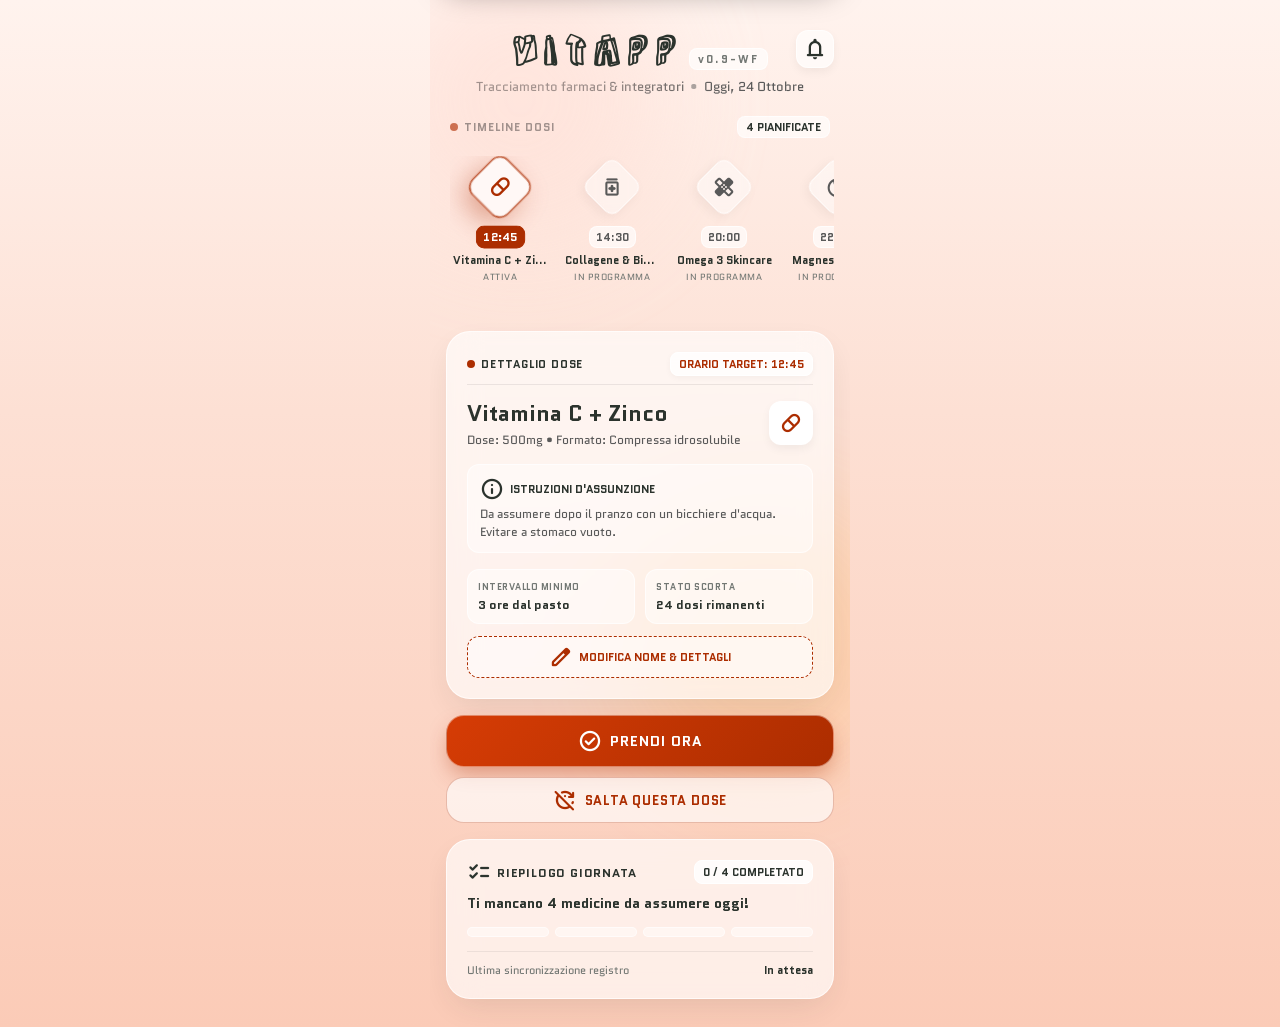
==== commit 1536a4d5: "Aggiornato index.html" ====
--- a/index.html
+++ b/index.html
@@ -50,7 +50,7 @@
     <header class="app-header">
       <div class="header-top">
         <h1 class="brand-title">
-          VITAPPP
+          VITAPP
           <span class="version-tag">v0.9-WF</span>
         </h1>
         <button id="btn-trigger-notification" class="btn-notify-test btn-ripple" type="button"
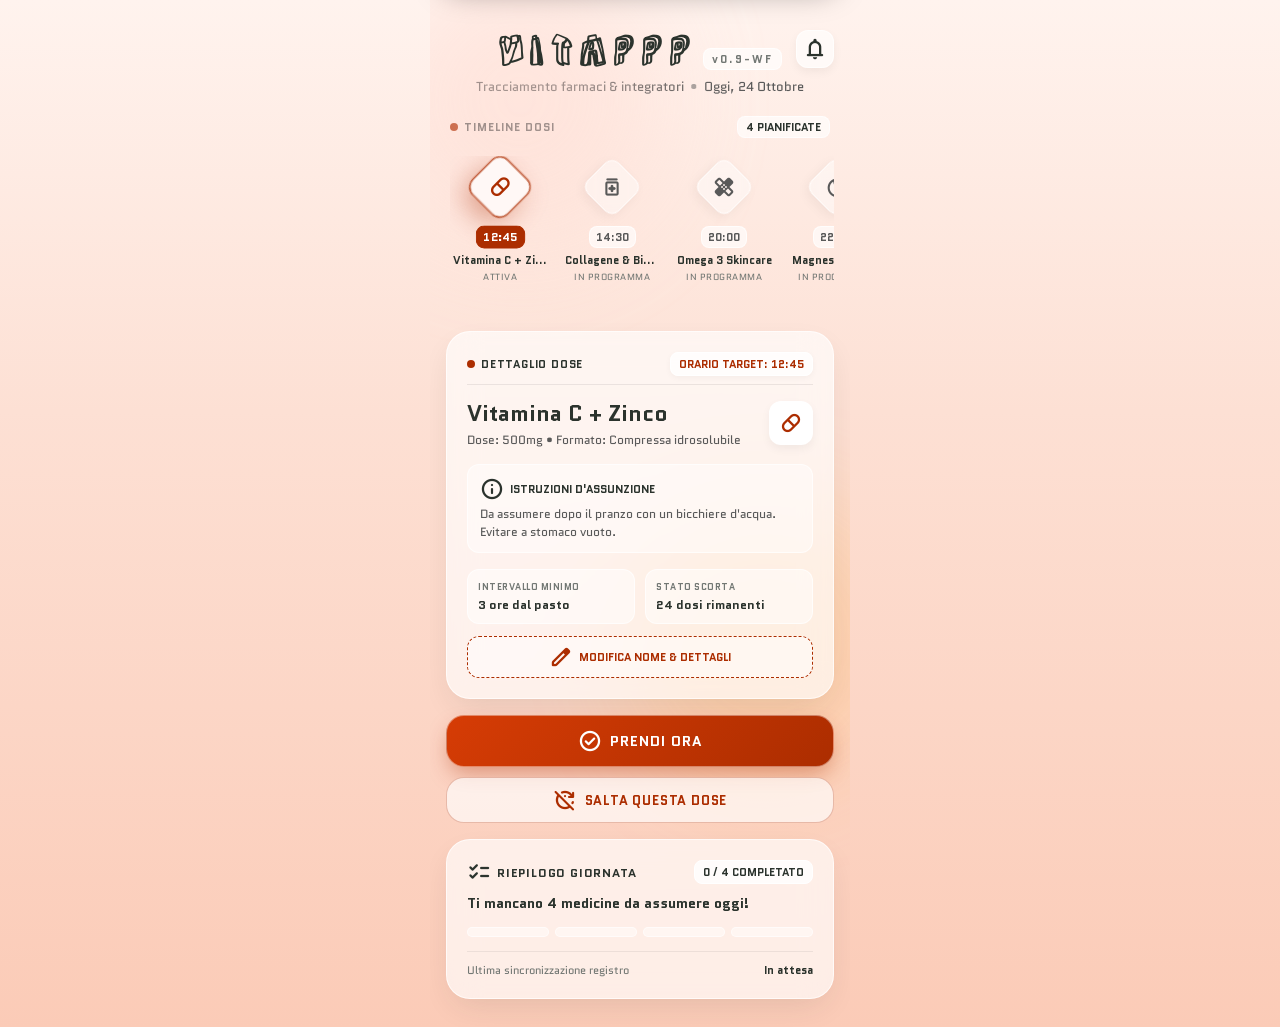
==== commit 0d753387: "Aggiornato index.html" ====
--- a/index.html
+++ b/index.html
@@ -50,7 +50,7 @@
     <header class="app-header">
       <div class="header-top">
         <h1 class="brand-title">
-          VITAPP
+          VITAPPP
           <span class="version-tag">v0.9-WF</span>
         </h1>
         <button id="btn-trigger-notification" class="btn-notify-test btn-ripple" type="button"
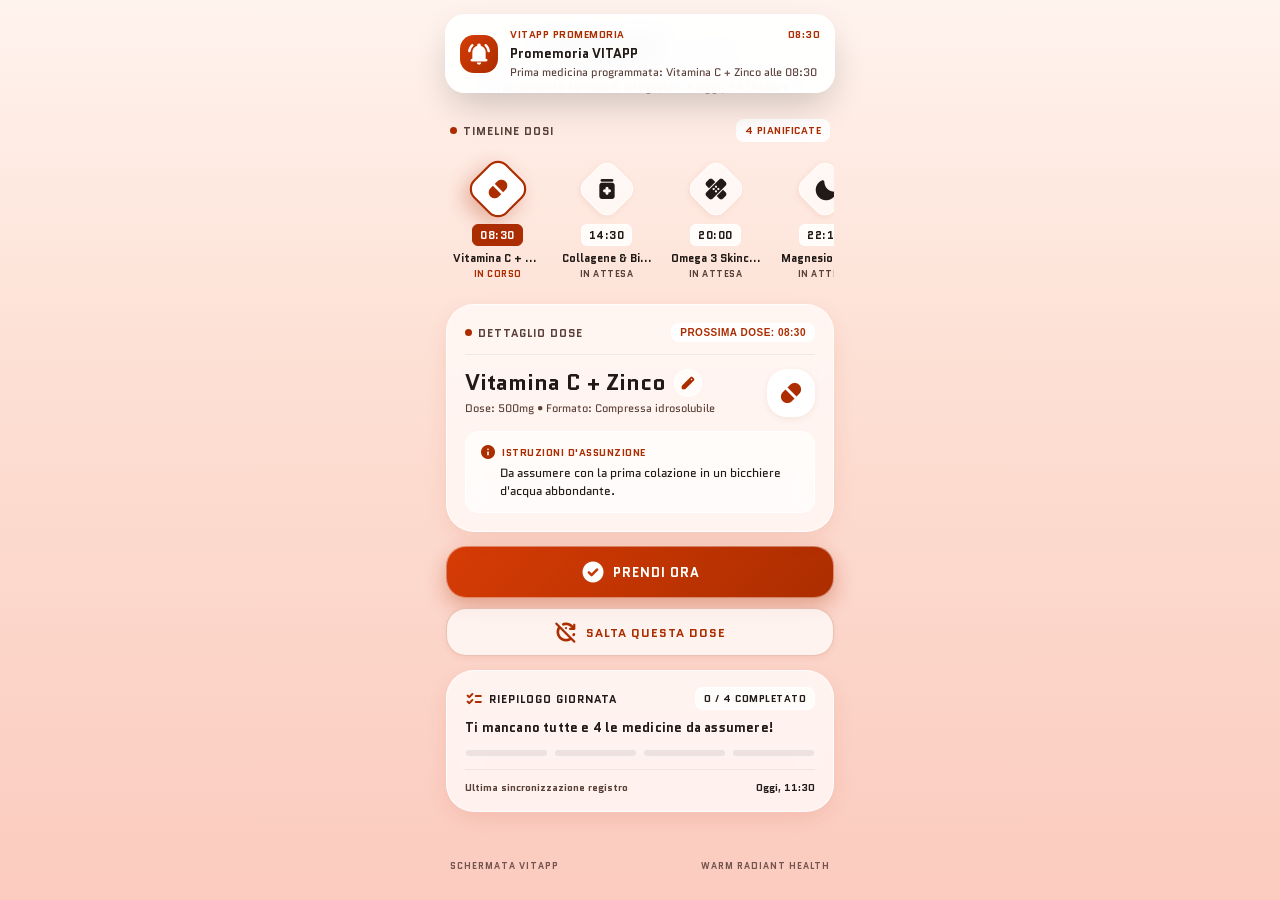
==== commit e7f7e7d6: "MODIFICA GENERALE" ====
--- a/index.html
+++ b/index.html
@@ -1,261 +1,252 @@
 <!DOCTYPE html>
 <html lang="it">
-
 <head>
   <meta charset="UTF-8">
-  <meta name="viewport" content="width=device-width, initial-scale=1.0, maximum-scale=1.0, user-scalable=no">
+  <meta name="viewport" content="width=device-width, initial-scale=1.0">
   <title>VITAPP - Tracciamento Farmaci & Integratori</title>
 
-  <!-- Google Fonts: Quantico (Font principale) e Material Symbols Rounded (Icone) -->
+  <!-- Google Fonts: Font Quantico e Icone Rounded Geometry -->
   <link rel="preconnect" href="https://fonts.googleapis.com">
   <link rel="preconnect" href="https://fonts.gstatic.com" crossorigin>
-  <link
-    href="https://fonts.googleapis.com/css2?family=Quantico:ital,wght@0,400;0,700;1,400;1,700&family=Rock+3D&display=swap"
-    rel="stylesheet">
-  <link
-    href="https://fonts.googleapis.com/css2?family=Material+Symbols+Rounded:opsz,wght,FILL,GRAD@20..48,100..700,0..1,-50..200"
-    rel="stylesheet">
-
-  <!-- Foglio di stile CSS esterno -->
+  <link href="https://fonts.googleapis.com/css2?family=Quantico:ital,wght@0,400;0,700;1,400;1,700&display=swap" rel="stylesheet">
+  <link href="https://fonts.googleapis.com/css2?family=Material+Symbols+Rounded:opsz,wght,FILL,GRAD@20..48,100..700,0..1,-50..200" rel="stylesheet">
+
+  <!-- Foglio di Stile Esterno -->
   <link rel="stylesheet" href="style.css">
 </head>
-
 <body>
 
   <!-- ==========================================================================
-       SIMULAZIONE NOTIFICA SMARTPHONE (BANNER A COMPARSA)
-       ========================================================================== -->
-  <aside id="phone-notification" class="phone-notification" aria-live="polite">
-    <div class="phone-notification-icon">
+       === NOTIFICA TELEFONO (PROMEMORIA ORARIO SVEGLIA) ===
+       ========================================================================== -->
+  <div class="phone-notification" id="phoneNotification" role="alert">
+    <div class="notif-icon-box">
       <span class="material-symbols-rounded">notifications_active</span>
     </div>
-    <div class="phone-notification-content">
-      <div class="phone-notification-title">
-        <span>Vitapp • Promemoria</span>
-        <span id="notif-time">Adesso</span>
-      </div>
-      <div id="notif-body" class="phone-notification-body">È ora di prendere Magnesio Notte</div>
-    </div>
-  </aside>
-
-  <!-- ==========================================================================
-       CONTENITORE PRINCIPALE MOBILE-FIRST (LARGHEZZA MASSIMA 420px)
+    <div class="notif-content">
+      <div class="notif-header">
+        <span>VITAPP PROMEMORIA</span>
+        <span id="notifTime">08:30</span>
+      </div>
+      <p class="notif-title" id="notifTitle">È ora di prendere la medicina!</p>
+      <p class="notif-desc" id="notifDesc">Tocca per visualizzare la scheda dosi.</p>
+    </div>
+  </div>
+
+  <!-- ==========================================================================
+       === CONTENITORE CENTRATO MOBILE-FIRST ===
        ========================================================================== -->
   <div class="app-container">
-    <!-- Effetti di luce ambientale sfumata sullo sfondo -->
-    <div class="ambient-glow glow-1"></div>
-    <div class="ambient-glow glow-2"></div>
-
-    <!-- HEADER: TITOLO, VERSIONE, SUBTITLE E TASTO NOTIFICA -->
+
+    <!-- Header: Titolo Vitapp e sottotitolo -->
     <header class="app-header">
-      <div class="header-top">
-        <h1 class="brand-title">
-          VITAPPP
-          <span class="version-tag">v0.9-WF</span>
-        </h1>
-        <button id="btn-trigger-notification" class="btn-notify-test btn-ripple" type="button"
-          aria-label="Simula notifica telefono" title="Simula notifica telefono">
-          <span class="material-symbols-rounded">notifications</span>
-        </button>
-      </div>
-      <p class="header-subtitle">
-        <span>Tracciamento farmaci & integratori</span>
-        <span class="bullet">•</span>
-        <span>Oggi, 24 Ottobre</span>
-      </p>
+      <div class="brand-row">
+        <h1 class="brand-title">VITAPP</h1>
+        <span class="brand-badge">v1.0-MED</span>
+      </div>
+      <p class="brand-subtitle">Tracciamento farmaci & integratori &bull; Oggi, 24 Ottobre</p>
     </header>
 
     <main>
-      <!-- ======================================================================
-           SEZIONE 1: TIMELINE DELLE MEDICINE CON SLOT A FORMA DI ROMBO
-           ====================================================================== -->
-      <section class="timeline-section" aria-label="Programmazione giornaliera medicine">
-        <div class="section-title-row">
-          <span class="section-label">
-            <span class="pulse-dot"></span>
-            Timeline Dosi
-          </span>
-          <span id="timeline-count-badge" class="count-badge">4 PIANIFICATE</span>
-        </div>
-
-        <!-- Striscia orizzontale scorrevole con le medicine e il tasto "+" -->
-        <div id="timeline-scroll-strip" class="timeline-scroll-strip">
-          <!-- Gli slot delle medicine vengono renderizzati dinamicamente dal JavaScript -->
-        </div>
-      </section>
-
-      <!-- ======================================================================
-           SEZIONE 2: SCHEDA VETRO TRASLUCIDO (DETTAGLIO MEDICINA SELEZIONATA)
-           ====================================================================== -->
-      <section class="glass-card" id="detail-card" aria-label="Dettaglio della medicina selezionata">
-        <!-- Effetto fascio di luce Shimmer -->
-        <div class="shimmer-overlay" id="card-shimmer"></div>
-
-        <div class="card-top-bar">
-          <div class="card-category">
-            <span class="pulse-dot"></span>
+      <!-- ==========================================================================
+           === SEZIONE 1: TIMELINE DELLE MEDICINE CON FORMA A ROMBO ===
+           ========================================================================== -->
+      <section class="timeline-section" aria-label="Timeline delle medicine">
+        <div class="section-header-row">
+          <div class="section-label">
+            <span class="section-indicator-dot"></span>
+            <span>Timeline Dosi</span>
+          </div>
+          <span class="counter-pill" id="plannedCounterBadge">4 PIANIFICATE</span>
+        </div>
+
+        <!-- Traccia scorrevole con pulsanti delle medicine e pulsante "+" -->
+        <div class="rhombus-scroll-track" id="rhombusContainer"></div>
+      </section>
+
+      <!-- ==========================================================================
+           === SEZIONE 2: SCHEDA DETTAGLIO DELLA MEDICINA ATTIVA ===
+           ========================================================================== -->
+      <section class="detail-card" aria-label="Dettaglio della medicina selezionata">
+        <div class="detail-top-row">
+          <div class="section-label">
+            <span class="section-indicator-dot"></span>
             <span>Dettaglio Dose</span>
           </div>
-          <span id="detail-target-badge" class="target-badge">ORARIO TARGET: 12:45</span>
-        </div>
-
-        <div id="detail-card-body" class="content-fade">
-          <div class="card-main-info">
-            <div>
-              <h2 id="detail-med-name" class="med-title">Vitamina C + Zinco</h2>
-              <p id="detail-med-spec" class="med-spec">Dose: 500mg • Formato: Compressa idrosolubile</p>
+          <button type="button" class="detail-badge-pill" id="nextDoseBadge">
+            PROSSIMA DOSE: 08:30
+          </button>
+        </div>
+
+        <div class="detail-info-row">
+          <div class="detail-text-col">
+            <div class="detail-name-wrapper">
+              <h2 class="detail-title" id="activeMedName">Vitamina C + Zinco</h2>
+              <!-- Pulsante per modificare nome e dettagli della medicina -->
+              <button type="button" class="edit-med-btn" id="btnOpenEditModal" title="Modifica medicina">
+                <span class="material-symbols-rounded">edit</span>
+              </button>
             </div>
-            <div class="med-icon-box">
-              <span id="detail-med-icon" class="material-symbols-rounded">pill</span>
-            </div>
-          </div>
-
-          <!-- Riquadro istruzioni per l'assunzione -->
-          <div class="instruction-box">
-            <div class="instruction-header">
-              <span class="material-symbols-rounded">info</span>
-              <span>Istruzioni d'assunzione</span>
-            </div>
-            <p id="detail-med-instruction" class="instruction-text">
-              Da assumere dopo il pranzo con un bicchiere d'acqua. Evitare a stomaco vuoto.
-            </p>
-          </div>
-
-          <!-- Dati secondari di supporto -->
-          <div class="card-meta-grid">
-            <div class="meta-item">
-              <span class="meta-label">Intervallo Minimo</span>
-              <span id="detail-med-interval" class="meta-value">3 ore dal pasto</span>
-            </div>
-            <div class="meta-item">
-              <span class="meta-label">Stato Scorta</span>
-              <span id="detail-med-stock" class="meta-value">24 dosi rimanenti</span>
-            </div>
-          </div>
-
-          <!-- Pulsante didattico per modificare nome, orario e istruzioni -->
-          <button id="btn-open-edit-modal" class="btn-edit-med btn-ripple" type="button">
-            <span class="material-symbols-rounded">edit</span>
-            <span>Modifica Nome & Dettagli</span>
-          </button>
-        </div>
-      </section>
-
-      <!-- ======================================================================
-           SEZIONE 3: PULSANTI DI AZIONE ("PRENDI ORA" & "SALTA QUESTA DOSE")
-           ====================================================================== -->
+            <p class="detail-spec" id="activeMedSpec">Dose: 500mg &bull; Formato: Compressa idrosolubile</p>
+          </div>
+
+          <div class="detail-icon-circle">
+            <span class="material-symbols-rounded" id="activeMedIcon">pill</span>
+          </div>
+        </div>
+
+        <!-- Box Istruzioni d'assunzione -->
+        <div class="instructions-card">
+          <div class="instructions-header">
+            <span class="material-symbols-rounded" style="font-size: 16px;">info</span>
+            <span>Istruzioni d'assunzione</span>
+          </div>
+          <p class="instructions-body" id="activeMedInstruction">
+            Da assumere con la prima colazione in un bicchiere d'acqua abbondante.
+          </p>
+        </div>
+      </section>
+
+      <!-- ==========================================================================
+           === SEZIONE 3: PULSANTI DI AZIONE (PRENDI ORA E SALTA DOSE) ===
+           ========================================================================== -->
       <section class="actions-section" aria-label="Azioni sulla medicina">
-        <button id="btn-take-now" class="btn-primary-action btn-ripple" type="button">
-          <span id="take-btn-icon" class="material-symbols-rounded">check_circle</span>
-          <span id="take-btn-text">PRENDI ORA</span>
-        </button>
-
-        <button id="btn-skip-dose" class="btn-secondary-action btn-ripple" type="button">
-          <span id="skip-btn-icon" class="material-symbols-rounded">update_disabled</span>
-          <span id="skip-btn-text">SALTA QUESTA DOSE</span>
-        </button>
-      </section>
-
-      <!-- ======================================================================
-           SEZIONE 4: RIEPILOGO GIORNATA E BARRA DI AVANZAMENTO A SEGMENTI
-           ====================================================================== -->
-      <section class="glass-card progress-section" aria-label="Riepilogo avanzamento giornaliero">
-        <div class="progress-header">
-          <span class="progress-title">
-            <span class="material-symbols-rounded">checklist</span>
-            Riepilogo Giornata
-          </span>
-          <span id="progress-fraction-badge" class="progress-fraction-badge">0 / 4 COMPLETATO</span>
-        </div>
-
-        <!-- Messaggio di stato che diventerà 'OBIETTIVI RAGGIUNTI!' a completamento -->
-        <p id="progress-message" class="progress-message">
-          Ti mancano 4 medicine da assumere oggi!
+        <button type="button" class="btn-action-primary" id="btnTakeNow">
+          <span class="material-symbols-rounded">check_circle</span>
+          <span>Prendi Ora</span>
+        </button>
+
+        <button type="button" class="btn-action-secondary" id="btnSkipDose">
+          <span class="material-symbols-rounded">update_disabled</span>
+          <span>Salta Questa Dose</span>
+        </button>
+      </section>
+
+      <!-- ==========================================================================
+           === SEZIONE 4: RIEPILOGO GIORNATA E BARRA DI AVANZAMENTO ===
+           ========================================================================== */ -->
+      <section class="summary-card" aria-label="Riepilogo avanzamento giornaliero">
+        <div class="summary-header-row">
+          <div class="summary-label">
+            <span class="material-symbols-rounded" style="color: var(--color-primary); font-size: 18px;">checklist</span>
+            <span>Riepilogo Giornata</span>
+          </div>
+          <span class="summary-counter-badge" id="progressFractionBadge">0 / 4 COMPLETATO</span>
+        </div>
+
+        <!-- Messaggio dinamico: mostra "OBIETTIVI RAGGIUNTI!" a giornata completata -->
+        <p class="summary-message" id="summaryStatusMessage">
+          Ti mancano tutte e 4 le medicine da assumere!
         </p>
 
-        <!-- Barra di avanzamento segmentata: ogni medicina ha la sua barretta -->
-        <div id="segmented-progress-bar" class="segmented-progress-bar">
-          <!-- Generata dinamicamente dal JavaScript -->
-        </div>
-
-        <div class="progress-footer">
+        <!-- Segmenti proporzionali della barra di progresso -->
+        <div class="progress-bar-container" id="progressBarContainer"></div>
+
+        <div class="summary-footer">
           <span>Ultima sincronizzazione registro</span>
-          <span id="sync-timestamp" class="sync-timestamp">In attesa</span>
+          <span class="sync-timestamp" id="syncTimestamp">Oggi, 11:30</span>
         </div>
       </section>
     </main>
-  </div>
-
-  <!-- ==========================================================================
-       MODALE 1: AGGIUNGI NUOVA MEDICINA (FINO A 6 MEDICINE)
-       ========================================================================== -->
-  <div id="add-modal" class="modal-overlay">
-    <div class="modal-dialog">
-      <h3 class="modal-title">
-        <span class="material-symbols-rounded">add_circle</span>
-        Nuova Medicina
-      </h3>
-      <form id="add-form">
-        <div class="modal-form-group">
-          <label for="add-name">Nome della Medicina</label>
-          <input type="text" id="add-name" required placeholder="es. Ferro con Vitamina C">
-        </div>
-        <div class="modal-form-group">
-          <label for="add-time">Orario di assunzione</label>
-          <input type="time" id="add-time" required value="08:30">
-        </div>
-        <div class="modal-form-group">
-          <label for="add-spec">Dose e Formato</label>
-          <input type="text" id="add-spec" placeholder="es. Dose: 14mg • Formato: Flaconcino">
-        </div>
-        <div class="modal-form-group">
-          <label for="add-instruction">Istruzioni d'assunzione</label>
-          <input type="text" id="add-instruction" placeholder="es. Assumere lontano da tè o caffè">
-        </div>
-        <div class="modal-actions">
-          <button type="button" id="btn-cancel-add" class="btn-modal-cancel">Annulla</button>
-          <button type="submit" class="btn-modal-submit">Aggiungi</button>
+
+    <!-- Footer di chiusura -->
+    <footer class="app-footer">
+      <span>SCHERMATA VITAPP</span>
+      <span>WARM RADIANT HEALTH</span>
+    </footer>
+  </div>
+
+  <!-- ==========================================================================
+       === MODAL 1: AGGIUNGI MEDICINA (MASSIMO 6) ===
+       ========================================================================== -->
+  <div class="modal-overlay" id="addModalOverlay">
+    <div class="modal-card">
+      <div class="modal-handle"></div>
+      <div class="modal-header-row">
+        <h3 class="modal-title">
+          <span class="material-symbols-rounded" style="color: var(--color-primary);">add_circle</span>
+          <span>Aggiungi Nuova Medicina</span>
+        </h3>
+        <button type="button" class="btn-close-modal" id="btnCloseAddModal">
+          <span class="material-symbols-rounded">close</span>
+        </button>
+      </div>
+
+      <form id="addMedForm">
+        <div class="form-group">
+          <label class="form-label" for="addMedName">Nome Medicina o Integratore</label>
+          <input class="form-input" id="addMedName" type="text" placeholder="Es. Vitamina D3, Ferro..." required>
+        </div>
+
+        <div class="form-group">
+          <label class="form-label" for="addMedTime">Orario di Notifica / Assunzione</label>
+          <input class="form-input" id="addMedTime" type="time" value="12:00" required>
+        </div>
+
+        <div class="form-group">
+          <label class="form-label" for="addMedSpec">Formato e Dosaggio</label>
+          <input class="form-input" id="addMedSpec" type="text" placeholder="Es. Dose: 1 compressa • Con acqua">
+        </div>
+
+        <div class="form-group">
+          <label class="form-label" for="addMedInstruction">Istruzioni d'assunzione</label>
+          <textarea class="form-textarea" id="addMedInstruction" placeholder="Es. Da assumere prima del pasto principale."></textarea>
+        </div>
+
+        <div class="modal-actions-row">
+          <button type="button" class="btn-modal-cancel" id="btnCancelAdd">Annulla</button>
+          <button type="submit" class="btn-modal-submit">Salva Medicina</button>
         </div>
       </form>
     </div>
   </div>
 
   <!-- ==========================================================================
-       MODALE 2: MODIFICA NOME E DETTAGLI MEDICINA SELEZIONATA
-       ========================================================================== -->
-  <div id="edit-modal" class="modal-overlay">
-    <div class="modal-dialog">
-      <h3 class="modal-title">
-        <span class="material-symbols-rounded">edit</span>
-        Modifica Medicina
-      </h3>
-      <form id="edit-form">
-        <div class="modal-form-group">
-          <label for="edit-name">Nome Medicina</label>
-          <input type="text" id="edit-name" required>
-        </div>
-        <div class="modal-form-group">
-          <label for="edit-time">Orario Assunzione</label>
-          <input type="time" id="edit-time" required>
-        </div>
-        <div class="modal-form-group">
-          <label for="edit-spec">Dose e Formato</label>
-          <input type="text" id="edit-spec">
-        </div>
-        <div class="modal-form-group">
-          <label for="edit-instruction">Istruzioni</label>
-          <input type="text" id="edit-instruction">
-        </div>
-        <div class="modal-actions">
-          <button type="button" id="btn-cancel-edit" class="btn-modal-cancel">Annulla</button>
+       === MODAL 2: MODIFICA NOME E ISTRUZIONI MEDICINA ===
+       ========================================================================== -->
+  <div class="modal-overlay" id="editModalOverlay">
+    <div class="modal-card">
+      <div class="modal-handle"></div>
+      <div class="modal-header-row">
+        <h3 class="modal-title">
+          <span class="material-symbols-rounded" style="color: var(--color-primary);">edit_note</span>
+          <span>Modifica Medicina</span>
+        </h3>
+        <button type="button" class="btn-close-modal" id="btnCloseEditModal">
+          <span class="material-symbols-rounded">close</span>
+        </button>
+      </div>
+
+      <form id="editMedForm">
+        <div class="form-group">
+          <label class="form-label" for="editMedName">Nome Medicina</label>
+          <input class="form-input" id="editMedName" type="text" required>
+        </div>
+
+        <div class="form-group">
+          <label class="form-label" for="editMedTime">Orario di Assunzione</label>
+          <input class="form-input" id="editMedTime" type="time" required>
+        </div>
+
+        <div class="form-group">
+          <label class="form-label" for="editMedSpec">Formato e Dosaggio</label>
+          <input class="form-input" id="editMedSpec" type="text">
+        </div>
+
+        <div class="form-group">
+          <label class="form-label" for="editMedInstruction">Istruzioni d'assunzione</label>
+          <textarea class="form-textarea" id="editMedInstruction"></textarea>
+        </div>
+
+        <div class="modal-actions-row">
+          <button type="button" class="btn-modal-cancel" id="btnCancelEdit">Annulla</button>
           <button type="submit" class="btn-modal-submit">Salva Modifiche</button>
         </div>
       </form>
     </div>
   </div>
 
-  <!-- Script JavaScript esterno -->
+  <!-- Collegamento allo Script JavaScript Esterno -->
   <script src="script.js"></script>
 </body>
-
-</html>+</html>
--- a/style.css
+++ b/style.css
@@ -1,1070 +1,863 @@
 /* ==========================================================================
-   VARIABILI CSS (:root) - TAVOLOZZA COLORI, TIPOGRAFIA E STILI DI BASE
+   === VARIABILI CSS (COLORI, FONT, SPAZIATURE, OMBRE) ===
    ========================================================================== */
 :root {
-  /* Colori base del design */
-  --bg-gradient-start: #fff3ee;
-  --bg-gradient-mid: #fde0d4;
-  --bg-gradient-end: #fbcbb7;
-  
+  /* Palette colori caldi (Warm Radiant Health) */
   --color-primary: #ac2d00;
-  --color-primary-light: #d63c05;
-  --color-primary-glow: rgba(172, 45, 0, 0.4);
-  --color-secondary: #e6e5d4;
-  --color-dark-slate: #2b332d;
-  --color-charcoal: #595959;
-  --color-muted: #737874;
-  --color-white: #ffffff;
-  --color-success: #2e7d32;
-  --color-warning: #f57c00;
-
-  /* Effetti Glassmorphism (Vetro satinato) */
-  --glass-bg: rgba(255, 255, 255, 0.65);
-  --glass-bg-subtle: rgba(255, 255, 255, 0.45);
-  --glass-border: rgba(255, 255, 255, 0.7);
-  --glass-shadow: 0 12px 32px -8px rgba(43, 51, 45, 0.12);
-  
+  --color-primary-container: #d63c05;
+  --color-primary-light: #ffdbd1;
+  --color-secondary: #865300;
+  --color-secondary-container: #fda625;
+
+  /* Sfumature di sfondo pesca/albicocca */
+  --color-bg-start: #fff3ee;
+  --color-bg-mid: #fde0d4;
+  --color-bg-end: #fbcbbf;
+
+  /* Colori di superficie e card effetto vetro */
+  --color-surface-glass: rgba(255, 248, 246, 0.85);
+  --color-surface-subtle: rgba(255, 255, 255, 0.65);
+
+  /* Colori testo e bordi */
+  --color-text-dark: #211a17;
+  --color-text-muted: #5b4039;
+  --color-border: rgba(255, 255, 255, 0.85);
+  --color-bar-bg: rgba(0, 0, 0, 0.07);
+
   /* Tipografia */
   --font-family: 'Quantico', sans-serif;
-  
-  /* Raggi di curvatura */
+
+  /* Raggi di curvatura (Border Radius) */
   --radius-sm: 8px;
-  --radius-md: 12px;
-  --radius-lg: 18px;
-  --radius-xl: 24px;
-  --radius-pill: 9999px;
-
-  /* Spaziature */
-  --spacing-xs: 4px;
-  --spacing-sm: 8px;
-  --spacing-md: 16px;
-  --spacing-lg: 20px;
-  --spacing-xl: 28px;
+  --radius-md: 14px;
+  --radius-lg: 20px;
+  --radius-xl: 28px;
+  --radius-full: 9999px;
+
+  /* Ombreggiature (Shadows) */
+  --shadow-sm: 0 2px 6px rgba(172, 45, 0, 0.08);
+  --shadow-md: 0 8px 24px -4px rgba(172, 45, 0, 0.12);
+  --shadow-lg: 0 14px 32px -4px rgba(172, 45, 0, 0.25);
 }
 
 /* ==========================================================================
-   RESET E STRUTTURA GENERALE
+   === RESET E LAYOUT PRINCIPALE (MOBILE-FIRST) ===
    ========================================================================== */
 * {
   box-sizing: border-box;
   margin: 0;
   padding: 0;
-  -webkit-tap-highlight-color: transparent;
 }
 
 body {
+  min-height: 100vh;
+  background: linear-gradient(180deg, var(--color-bg-start) 0%, var(--color-bg-mid) 40%, var(--color-bg-end) 100%);
   font-family: var(--font-family);
-  color: var(--color-charcoal);
-  background: linear-gradient(180deg, var(--bg-gradient-start) 0%, var(--bg-gradient-mid) 40%, var(--bg-gradient-end) 100%);
-  min-height: 100vh;
+  color: var(--color-text-dark);
   display: flex;
   justify-content: center;
   align-items: flex-start;
-  padding: 0;
-  overflow-x: hidden;
-}
-
-/* Contenitore mobile-first centrato su desktop (max 420px) */
+  -webkit-font-smoothing: antialiased;
+}
+
+/* Contenitore principale dell'app mobile (centrato su schermi ampi) */
 .app-container {
   width: 100%;
   max-width: 420px;
   min-height: 100vh;
-  padding: var(--spacing-md) var(--spacing-md) var(--spacing-xl);
+  padding: 16px 16px 28px 16px;
   display: flex;
   flex-direction: column;
   position: relative;
-  overflow: hidden;
-}
-
-/* ==========================================================================
-   EFFETTI DI LUCE AMBIENTALE SFUMATA (DECORAZIONI SFONDO FLUTTUANTI)
-   ========================================================================== */
-.ambient-glow {
-  position: absolute;
-  border-radius: 50%;
-  pointer-events: none;
-  filter: blur(55px);
-  z-index: 0;
-  opacity: 0.65;
-}
-
-.glow-1 {
-  width: 280px;
-  height: 280px;
-  background: rgba(255, 219, 209, 0.7);
-  top: -40px;
-  left: -50px;
-  animation: floatGlow1 9s ease-in-out infinite alternate;
-}
-
-.glow-2 {
-  width: 290px;
-  height: 290px;
-  background: rgba(253, 166, 37, 0.28);
-  top: 48%;
-  right: -60px;
-  animation: floatGlow2 11s ease-in-out infinite alternate;
-}
-
-@keyframes floatGlow1 {
-  0% { transform: translate(0, 0) scale(1); }
-  100% { transform: translate(25px, 20px) scale(1.12); }
-}
-
-@keyframes floatGlow2 {
-  0% { transform: translate(0, 0) scale(1); }
-  100% { transform: translate(-22px, -28px) scale(1.1); }
-}
-
-/* ==========================================================================
-   MICRO-INTERAZIONI: EFFETTO ONDA (RIPPLE) & RIMBALZO (MICRO-BOUNCE)
-   ========================================================================== */
-.btn-ripple {
-  position: relative;
-  overflow: hidden;
-}
-
-.ripple-circle {
-  position: absolute;
-  border-radius: 50%;
-  background: rgba(255, 255, 255, 0.55);
-  transform: scale(0);
-  pointer-events: none;
-  animation: rippleAnimation 0.6s cubic-bezier(0.25, 0.46, 0.45, 0.94) forwards;
-}
-
-@keyframes rippleAnimation {
-  to {
-    transform: scale(4);
-    opacity: 0;
-  }
-}
-
-.btn-bouncing {
-  animation: microBounce 0.35s cubic-bezier(0.34, 1.56, 0.64, 1) !important;
-}
-
-@keyframes microBounce {
-  0% { transform: scale(1); }
-  35% { transform: scale(0.92); }
-  70% { transform: scale(1.05); }
-  100% { transform: scale(1); }
-}
-
-/* Effetto scampanellio sul pulsante notifica */
-@keyframes bellRing {
-  0%, 100% { transform: rotate(0); }
-  20% { transform: rotate(18deg); }
-  40% { transform: rotate(-18deg); }
-  60% { transform: rotate(12deg); }
-  80% { transform: rotate(-8deg); }
-}
-
-.btn-notify-test:hover .material-symbols-rounded {
-  animation: bellRing 0.7s ease-in-out;
-}
-
-/* Supporto Icone Google Rounded */
+}
+
 .material-symbols-rounded {
-  font-variation-settings: 'FILL' 0, 'wght' 500, 'GRAD' 0, 'opsz' 24;
+  font-variation-settings: 'FILL' 1, 'wght' 600, 'GRAD' 0, 'opsz' 24;
   display: inline-block;
   vertical-align: middle;
   line-height: 1;
-  transition: transform 0.25s ease;
 }
 
 /* ==========================================================================
-   COMPONENTI: NOTIFICA SULLO SCHERMO (SIMULAZIONE TELEFONO)
+   === NOTIFICA TELEFONO (PROMEMORIA ORARIO SVEGLIA) ===
    ========================================================================== */
 .phone-notification {
   position: fixed;
-  top: 12px;
+  top: 14px;
   left: 50%;
   transform: translateX(-50%) translateY(-150%);
-  width: calc(100% - 24px);
-  max-width: 396px;
-  background: rgba(43, 51, 45, 0.95);
-  color: #ffffff;
-  padding: 12px 16px;
+  width: calc(100% - 32px);
+  max-width: 390px;
+  background: rgba(255, 255, 255, 0.95);
+  backdrop-filter: blur(12px);
+  -webkit-backdrop-filter: blur(12px);
+  border: 1px solid rgba(255, 255, 255, 0.9);
   border-radius: var(--radius-lg);
+  padding: 12px 14px;
+  box-shadow: 0 16px 36px -6px rgba(0, 0, 0, 0.2);
+  z-index: 9999;
   display: flex;
   align-items: center;
   gap: 12px;
-  box-shadow: 0 10px 30px rgba(0, 0, 0, 0.35);
-  backdrop-filter: blur(10px);
-  z-index: 1000;
-  transition: transform 0.4s cubic-bezier(0.175, 0.885, 0.32, 1.275);
+  transition: transform 0.4s cubic-bezier(0.18, 0.89, 0.32, 1.28), opacity 0.3s ease;
+  opacity: 0;
+  pointer-events: none;
 }
 
 .phone-notification.show {
   transform: translateX(-50%) translateY(0);
-}
-
-.phone-notification-icon {
-  width: 36px;
-  height: 36px;
-  border-radius: 10px;
-  background: var(--color-primary-light);
+  opacity: 1;
+  pointer-events: auto;
+}
+
+.notif-icon-box {
+  width: 38px;
+  height: 38px;
+  border-radius: var(--radius-md);
+  background: linear-gradient(135deg, var(--color-primary-container), var(--color-primary));
+  color: #ffffff;
   display: flex;
   align-items: center;
   justify-content: center;
   flex-shrink: 0;
 }
 
-.phone-notification-content {
+.notif-content {
   flex: 1;
   min-width: 0;
 }
 
-.phone-notification-title {
-  font-size: 11px;
-  text-transform: uppercase;
-  letter-spacing: 0.5px;
-  color: #ffd8cc;
+.notif-header {
   display: flex;
   justify-content: space-between;
-}
-
-.phone-notification-body {
+  align-items: center;
+  font-size: 10px;
+  color: var(--color-primary);
+  font-weight: 700;
+  letter-spacing: 0.5px;
+  text-transform: uppercase;
+  margin-bottom: 2px;
+}
+
+.notif-title {
   font-size: 13px;
   font-weight: 700;
-  color: #ffffff;
-  margin-top: 2px;
+  color: var(--color-text-dark);
   white-space: nowrap;
   overflow: hidden;
   text-overflow: ellipsis;
 }
 
+.notif-desc {
+  font-size: 11px;
+  color: var(--color-text-muted);
+  margin-top: 1px;
+}
+
 /* ==========================================================================
-   INTESTAZIONE APP (HEADER)
+   === HEADER DELL'APPLICAZIONE ===
    ========================================================================== */
 .app-header {
-  padding: var(--spacing-sm) 0 var(--spacing-md);
+  display: flex;
+  flex-direction: column;
+  align-items: center;
   text-align: center;
-}
-
-.header-top {
-  display: flex;
-  align-items: center;
-  justify-content: center;
-  position: relative;
-}
-
-h1, .brand-title {
-  font-family: 'Rock 3D', cursive;
-  font-size: 34px;
-  font-weight: 700;
-  color: var(--color-dark-slate);
+  padding: 12px 0 16px 0;
+}
+
+.brand-row {
+  display: flex;
+  align-items: center;
+  gap: 8px;
+}
+
+.brand-title {
+  font-size: 32px;
+  font-weight: 700;
   letter-spacing: 2px;
-  display: flex;
-  align-items: baseline;
-  gap: 8px;
-}
-
-.version-tag {
-  font-family: var(--font-family);
-  font-size: 11px;
-  background: var(--glass-bg);
-  padding: 2px 8px;
+  color: var(--color-text-dark);
+  text-transform: uppercase;
+}
+
+.brand-badge {
+  font-size: 10px;
+  font-weight: 700;
+  padding: 2px 7px;
+  background: rgba(255, 255, 255, 0.85);
+  border: 1px solid var(--color-border);
   border-radius: var(--radius-sm);
-  border: 1px solid var(--glass-border);
-  color: var(--color-muted);
-  font-weight: 700;
-}
-
-.btn-notify-test {
-  position: absolute;
-  right: 0;
-  background: var(--glass-bg);
-  border: 1px solid var(--glass-border);
-  color: var(--color-dark-slate);
-  width: 38px;
-  height: 38px;
-  border-radius: var(--radius-md);
-  display: flex;
-  align-items: center;
-  justify-content: center;
-  cursor: pointer;
-  box-shadow: 0 4px 10px rgba(0,0,0,0.05);
-  transition: transform 0.2s, background-color 0.2s;
-}
-
-.btn-notify-test:active {
-  transform: scale(0.92);
-}
-
-.header-subtitle {
-  font-size: 13px;
-  color: var(--color-charcoal);
+  color: var(--color-primary);
+  letter-spacing: 0.5px;
+}
+
+.brand-subtitle {
   margin-top: 4px;
-  display: flex;
-  align-items: center;
-  justify-content: center;
-  gap: 6px;
-}
-
-.bullet {
-  opacity: 0.5;
+  font-size: 12px;
+  color: var(--color-text-muted);
+  font-weight: 400;
 }
 
 /* ==========================================================================
-   SEZIONE 1: TIMELINE ORIZZONTALE CON SLOT A FORMA DI ROMBO
+   === TIMELINE DOSI (ROMBI ORIZZONTALI) ===
    ========================================================================== */
 .timeline-section {
-  margin-top: var(--spacing-xs);
-}
-
-.section-title-row {
+  margin-top: 8px;
+}
+
+.section-header-row {
   display: flex;
   justify-content: space-between;
   align-items: center;
-  margin-bottom: var(--spacing-sm);
+  margin-bottom: 8px;
   padding: 0 4px;
 }
 
 .section-label {
   font-size: 11px;
   font-weight: 700;
-  text-transform: uppercase;
+  color: var(--color-text-muted);
   letter-spacing: 1px;
-  color: var(--color-charcoal);
+  text-transform: uppercase;
   display: flex;
   align-items: center;
   gap: 6px;
 }
 
-.pulse-dot {
-  width: 8px;
-  height: 8px;
-  border-radius: 50%;
+.section-indicator-dot {
+  width: 7px;
+  height: 7px;
+  border-radius: var(--radius-full);
   background-color: var(--color-primary);
-  animation: pulseAnimation 2s infinite ease-in-out;
-}
-
-@keyframes pulseAnimation {
-  0%, 100% { transform: scale(0.9); opacity: 0.7; }
-  50% { transform: scale(1.3); opacity: 1; }
-}
-
-.count-badge {
-  font-size: 11px;
-  font-weight: 700;
-  background: var(--glass-bg);
-  border: 1px solid var(--glass-border);
-  padding: 2px 8px;
+}
+
+.counter-pill {
+  font-size: 10px;
+  font-weight: 700;
+  background: rgba(255, 255, 255, 0.9);
+  border: 1px solid var(--color-border);
   border-radius: var(--radius-sm);
-  color: var(--color-dark-slate);
-}
-
-/* Striscia scorrevole orizzontale */
-.timeline-scroll-strip {
-  display: flex;
-  gap: 12px;
+  padding: 3px 8px;
+  color: var(--color-primary);
+  letter-spacing: 0.5px;
+}
+
+/* Traccia a scorrimento orizzontale */
+.rhombus-scroll-track {
+  display: flex;
+  gap: 14px;
   overflow-x: auto;
-  padding: 10px 4px 16px;
+  padding: 10px 4px 14px 4px;
   scrollbar-width: none;
-}
-.timeline-scroll-strip::-webkit-scrollbar {
+  -ms-overflow-style: none;
+}
+
+.rhombus-scroll-track::-webkit-scrollbar {
   display: none;
 }
 
-/* Singolo pulsante della medicina */
-.medicine-slot-btn {
-  flex: 0 0 100px;
+/* Pulsante singola medicina */
+.rhombus-item {
+  display: flex;
+  flex-direction: column;
+  align-items: center;
+  flex-shrink: 0;
+  width: 95px;
   background: none;
   border: none;
-  display: flex;
-  flex-direction: column;
-  align-items: center;
   cursor: pointer;
   font-family: inherit;
   outline: none;
-  transition: transform 0.25s cubic-bezier(0.34, 1.56, 0.64, 1);
-  user-select: none;
-}
-
-.medicine-slot-btn:hover {
-  transform: translateY(-4px);
-}
-
-.medicine-slot-btn:hover .rhombus-shape {
-  transform: rotate(45deg) scale(1.1);
-  box-shadow: 0 8px 22px -3px rgba(43, 51, 45, 0.2);
-}
-
-.medicine-slot-btn:hover .rhombus-icon {
-  transform: scale(1.18);
-}
-
-.medicine-slot-btn:active {
-  transform: scale(0.93) !important;
-}
-
-/* Il rombo geometrico (ruotato di 45 gradi) */
-.rhombus-wrapper {
+  transition: transform 0.2s ease;
+}
+
+.rhombus-item:active {
+  transform: scale(0.96);
+}
+
+/* Rombo a 45 gradi */
+.rhombus-box {
+  width: 58px;
+  height: 58px;
+  display: flex;
+  align-items: center;
+  justify-content: center;
   position: relative;
-  width: 62px;
-  height: 62px;
-  display: flex;
-  align-items: center;
-  justify-content: center;
-  margin-bottom: 8px;
-}
-
-.rhombus-shape {
-  position: absolute;
+  margin-bottom: 6px;
+}
+
+.rhombus-diamond {
   width: 44px;
   height: 44px;
+  border-radius: 12px;
   transform: rotate(45deg);
-  border-radius: 10px;
-  background: var(--glass-bg-subtle);
-  border: 1.5px solid var(--glass-border);
-  backdrop-filter: blur(10px);
-  box-shadow: 0 4px 12px rgba(0, 0, 0, 0.05);
-  transition: transform 0.3s cubic-bezier(0.34, 1.56, 0.64, 1), background 0.25s ease, border-color 0.25s ease, box-shadow 0.25s ease;
-}
-
-.rhombus-icon {
+  background: rgba(255, 255, 255, 0.65);
+  border: 1.5px solid var(--color-border);
+  box-shadow: var(--shadow-sm);
+  transition: all 0.25s ease;
+  position: absolute;
+}
+
+.rhombus-icon-wrapper {
   position: relative;
   z-index: 2;
-  color: var(--color-charcoal);
-  font-size: 22px;
-  transition: transform 0.25s cubic-bezier(0.34, 1.56, 0.64, 1), color 0.25s ease;
-}
-
-/* Stato: Slot Selezionato / Attivo */
-.medicine-slot-btn.is-active .rhombus-shape {
-  transform: rotate(45deg) scale(1.14);
-  background: #fff8f6;
-  border-color: var(--color-primary);
-  box-shadow: 0 10px 24px -2px var(--color-primary-glow);
-}
-
-.medicine-slot-btn.is-active .rhombus-icon {
-  color: var(--color-primary);
-  transform: scale(1.12);
-}
-
-/* Stato: Medicina Presa */
-.medicine-slot-btn.is-taken .rhombus-shape {
-  border-color: var(--color-success);
-  background: rgba(230, 245, 230, 0.95);
-  box-shadow: 0 4px 14px rgba(46, 125, 50, 0.25);
-}
-.medicine-slot-btn.is-taken .rhombus-icon {
-  color: var(--color-success);
-}
-
-/* Stato: Medicina Saltata */
-.medicine-slot-btn.is-skipped .rhombus-shape {
-  border-color: var(--color-warning);
-  opacity: 0.7;
-}
-
-/* Etichette sotto il rombo */
-.slot-time-badge {
+  display: flex;
+  align-items: center;
+  justify-content: center;
+  color: var(--color-text-dark);
+  transition: color 0.2s ease;
+}
+
+.rhombus-icon-wrapper .material-symbols-rounded {
+  font-size: 24px;
+}
+
+/* Badge orario sotto il rombo */
+.rhombus-time {
   font-size: 11px;
   font-weight: 700;
-  padding: 2px 6px;
-  border-radius: var(--radius-sm);
-  background: var(--glass-bg);
-  border: 1px solid var(--glass-border);
-  color: var(--color-charcoal);
+  padding: 2px 7px;
+  border-radius: 6px;
+  background: rgba(255, 255, 255, 0.85);
+  border: 1px solid var(--color-border);
+  color: var(--color-text-dark);
+  letter-spacing: 0.5px;
   transition: all 0.25s ease;
 }
 
-.medicine-slot-btn.is-active .slot-time-badge {
+.rhombus-name {
+  font-size: 11px;
+  font-weight: 700;
+  color: var(--color-text-dark);
+  margin-top: 4px;
+  max-width: 90px;
+  white-space: nowrap;
+  overflow: hidden;
+  text-overflow: ellipsis;
+  text-align: center;
+}
+
+.rhombus-status-tag {
+  font-size: 9px;
+  font-weight: 700;
+  color: var(--color-text-muted);
+  letter-spacing: 0.5px;
+  text-transform: uppercase;
+  margin-top: 1px;
+}
+
+/* Stato SELEZIONATO */
+.rhombus-item.selected .rhombus-diamond {
+  background: #ffffff;
+  border: 2.5px solid var(--color-primary);
+  box-shadow: 0 8px 18px rgba(172, 45, 0, 0.3);
+  transform: rotate(45deg) scale(1.08);
+}
+
+.rhombus-item.selected .rhombus-icon-wrapper {
+  color: var(--color-primary);
+}
+
+.rhombus-item.selected .rhombus-time {
   background: var(--color-primary);
   color: #ffffff;
   border-color: var(--color-primary);
-  transform: scale(1.05);
-}
-
-.slot-medicine-name {
-  font-size: 11px;
-  font-weight: 700;
-  color: var(--color-dark-slate);
-  margin-top: 4px;
-  max-width: 95px;
-  white-space: nowrap;
-  overflow: hidden;
-  text-overflow: ellipsis;
-  transition: color 0.2s ease;
-}
-
-.slot-status-label {
-  font-size: 9px;
-  text-transform: uppercase;
-  letter-spacing: 0.5px;
-  color: var(--color-muted);
-  margin-top: 2px;
-  transition: all 0.2s ease;
-}
-
-.medicine-slot-btn.is-taken .slot-status-label {
-  color: var(--color-success);
-  font-weight: 700;
-}
-.medicine-slot-btn.is-skipped .slot-status-label {
-  color: var(--color-warning);
-}
-
-/* Pulsante AGGIUNGI "+" nella timeline */
-.add-slot-btn {
-  flex: 0 0 74px;
-  background: none;
-  border: none;
-  display: flex;
-  flex-direction: column;
-  align-items: center;
+}
+
+.rhombus-item.selected .rhombus-status-tag {
+  color: var(--color-primary);
+}
+
+/* Stato PRESA */
+.rhombus-item.taken .rhombus-diamond {
+  background: rgba(255, 255, 255, 0.9);
+  border-color: var(--color-secondary-container);
+}
+
+.rhombus-item.taken .rhombus-icon-wrapper {
+  color: var(--color-secondary);
+}
+
+/* Pulsante AGGIUNGI (+) */
+.rhombus-item.add-new-btn .rhombus-diamond {
+  background: rgba(255, 255, 255, 0.45);
+  border: 2px dashed rgba(172, 45, 0, 0.45);
+}
+
+.rhombus-item.add-new-btn .rhombus-icon-wrapper {
+  color: var(--color-primary);
+}
+
+/* ==========================================================================
+   === SCHEDA DETTAGLIO DOSE ===
+   ========================================================================== */
+.detail-card {
+  background: var(--color-surface-glass);
+  backdrop-filter: blur(16px);
+  -webkit-backdrop-filter: blur(16px);
+  border: 1px solid var(--color-border);
+  border-radius: var(--radius-xl);
+  padding: 18px;
+  margin-top: 10px;
+  box-shadow: var(--shadow-md);
+  position: relative;
+}
+
+.detail-top-row {
+  display: flex;
+  justify-content: space-between;
+  align-items: center;
+  padding-bottom: 12px;
+  border-bottom: 1px solid rgba(0, 0, 0, 0.06);
+}
+
+.detail-badge-pill {
+  font-size: 10px;
+  font-weight: 700;
+  color: var(--color-primary);
+  background: rgba(255, 255, 255, 0.9);
+  border: 1px solid var(--color-border);
+  border-radius: var(--radius-sm);
+  padding: 3px 8px;
+  letter-spacing: 0.5px;
   cursor: pointer;
-  font-family: inherit;
-  outline: none;
-  transition: transform 0.25s cubic-bezier(0.34, 1.56, 0.64, 1);
-}
-
-.add-slot-btn:hover {
-  transform: translateY(-4px);
-}
-
-.add-slot-btn .rhombus-shape {
-  border-style: dashed;
-  border-color: var(--color-primary);
-  background: rgba(255, 255, 255, 0.4);
-}
-
-.add-slot-btn:hover .rhombus-shape {
-  transform: rotate(45deg) scale(1.12);
-  background: #ffffff;
-  border-style: solid;
-  box-shadow: 0 8px 20px -2px var(--color-primary-glow);
-}
-
-.add-slot-btn:hover .rhombus-icon {
-  transform: rotate(90deg) scale(1.25);
-  color: var(--color-primary);
-}
-
-.add-slot-btn:active {
-  transform: scale(0.93) !important;
-}
-
-/* ==========================================================================
-   SEZIONE 2: SCHEDA DETTAGLIO DOSE (GLASS CARD & EFFETTI SHIMMER)
-   ========================================================================== */
-.glass-card {
-  background: var(--glass-bg);
-  border: 1.5px solid var(--glass-border);
-  border-radius: var(--radius-xl);
-  padding: var(--spacing-lg);
-  backdrop-filter: blur(16px);
-  box-shadow: var(--glass-shadow);
-  margin-top: var(--spacing-md);
-  position: relative;
-  overflow: hidden;
-  transition: transform 0.25s ease, box-shadow 0.25s ease;
-}
-
-.glass-card:hover {
-  box-shadow: 0 16px 38px -8px rgba(43, 51, 45, 0.16);
-}
-
-/* Fascio di luce Shimmer */
-.shimmer-overlay {
-  position: absolute;
-  inset: 0;
-  pointer-events: none;
-  background: linear-gradient(115deg, transparent 20%, rgba(255, 255, 255, 0.35) 45%, rgba(255, 255, 255, 0.75) 50%, rgba(255, 255, 255, 0.35) 55%, transparent 80%);
-  background-size: 250% 100%;
-  transform: translateX(-100%);
-  opacity: 0;
-  z-index: 5;
-}
-
-.trigger-shimmer {
-  animation: shimmerSweep 0.85s cubic-bezier(0.2, 0.8, 0.2, 1) forwards;
-}
-
-@keyframes shimmerSweep {
-  0% { transform: translateX(-100%); opacity: 0; }
-  25% { opacity: 1; }
-  75% { opacity: 0.9; }
-  100% { transform: translateX(120%); opacity: 0; }
-}
-
-/* Transizione fluida contenuto della scheda */
-.content-fade {
-  transition: opacity 0.2s cubic-bezier(0.4, 0, 0.2, 1), transform 0.2s cubic-bezier(0.4, 0, 0.2, 1);
-}
-
-.content-hidden {
-  opacity: 0;
-  transform: translateY(8px);
-}
-
-.card-top-bar {
-  display: flex;
-  justify-content: space-between;
-  align-items: center;
-  padding-bottom: var(--spacing-sm);
-  border-bottom: 1px solid rgba(89, 89, 89, 0.12);
-}
-
-.card-category {
-  display: flex;
-  align-items: center;
-  gap: 6px;
-  font-size: 11px;
-  font-weight: 700;
-  color: var(--color-dark-slate);
-  text-transform: uppercase;
-  letter-spacing: 0.8px;
-}
-
-.target-badge {
-  font-size: 11px;
-  font-weight: 700;
-  background: rgba(255, 255, 255, 0.8);
-  border: 1px solid #ffffff;
-  padding: 3px 8px;
-  border-radius: var(--radius-sm);
-  color: var(--color-primary);
-  text-transform: uppercase;
-  box-shadow: 0 2px 6px rgba(0,0,0,0.04);
-  transition: transform 0.2s;
-}
-
-.target-badge:hover {
-  transform: scale(1.05);
-}
-
-.card-main-info {
+}
+
+.detail-info-row {
   display: flex;
   justify-content: space-between;
   align-items: flex-start;
-  margin-top: var(--spacing-md);
-}
-
-.med-title {
+  margin-top: 14px;
+}
+
+.detail-text-col {
+  flex: 1;
+  padding-right: 12px;
+}
+
+.detail-name-wrapper {
+  display: flex;
+  align-items: center;
+  gap: 8px;
+  flex-wrap: wrap;
+}
+
+.detail-title {
   font-size: 22px;
   font-weight: 700;
-  color: var(--color-dark-slate);
+  color: var(--color-text-dark);
   line-height: 1.2;
 }
 
-.med-spec {
+.edit-med-btn {
+  background: rgba(255, 255, 255, 0.7);
+  border: 1px solid var(--color-border);
+  border-radius: var(--radius-full);
+  width: 28px;
+  height: 28px;
+  display: flex;
+  align-items: center;
+  justify-content: center;
+  cursor: pointer;
+  color: var(--color-primary);
+  transition: background 0.2s ease, transform 0.2s ease;
+}
+
+.edit-med-btn:hover {
+  background: #ffffff;
+  transform: scale(1.08);
+}
+
+.edit-med-btn .material-symbols-rounded {
+  font-size: 16px;
+}
+
+.detail-spec {
+  font-size: 11px;
+  color: var(--color-text-muted);
+  margin-top: 4px;
+  line-height: 1.4;
+}
+
+.detail-icon-circle {
+  width: 48px;
+  height: 48px;
+  border-radius: var(--radius-lg);
+  background: #ffffff;
+  border: 1px solid var(--color-border);
+  box-shadow: var(--shadow-sm);
+  display: flex;
+  align-items: center;
+  justify-content: center;
+  color: var(--color-primary);
+  flex-shrink: 0;
+}
+
+.detail-icon-circle .material-symbols-rounded {
+  font-size: 26px;
+}
+
+.instructions-card {
+  background: var(--color-surface-subtle);
+  border: 1px solid var(--color-border);
+  border-radius: var(--radius-md);
+  padding: 12px 14px;
+  margin-top: 14px;
+}
+
+.instructions-header {
+  display: flex;
+  align-items: center;
+  gap: 6px;
+  font-size: 10px;
+  font-weight: 700;
+  color: var(--color-primary);
+  letter-spacing: 0.5px;
+  text-transform: uppercase;
+  margin-bottom: 4px;
+}
+
+.instructions-body {
   font-size: 12px;
-  color: var(--color-charcoal);
-  margin-top: 4px;
-}
-
-.med-icon-box {
-  width: 44px;
-  height: 44px;
-  border-radius: var(--radius-md);
-  background: #ffffff;
-  border: 1px solid var(--glass-border);
-  display: flex;
-  align-items: center;
-  justify-content: center;
-  color: var(--color-primary);
-  box-shadow: 0 4px 10px rgba(0, 0, 0, 0.05);
-  flex-shrink: 0;
-  margin-left: 8px;
-  transition: transform 0.3s cubic-bezier(0.34, 1.56, 0.64, 1);
-}
-
-.med-icon-box:hover {
-  transform: rotate(8deg) scale(1.08);
-}
-
-/* Riquadro istruzioni */
-.instruction-box {
-  background: var(--glass-bg-subtle);
-  border: 1px solid var(--glass-border);
-  border-radius: var(--radius-md);
-  padding: 12px;
-  margin-top: var(--spacing-md);
-  transition: background-color 0.2s;
-}
-
-.instruction-box:hover {
-  background: rgba(255, 255, 255, 0.7);
-}
-
-.instruction-header {
-  display: flex;
-  align-items: center;
-  gap: 6px;
-  font-size: 11px;
-  font-weight: 700;
-  text-transform: uppercase;
-  color: var(--color-dark-slate);
-  margin-bottom: 4px;
-}
-
-.instruction-text {
-  font-size: 12px;
-  line-height: 1.45;
-  color: var(--color-charcoal);
-}
-
-/* Griglia info cliniche */
-.card-meta-grid {
-  display: grid;
-  grid-template-columns: 1fr 1fr;
-  gap: 10px;
-  margin-top: var(--spacing-md);
-}
-
-.meta-item {
-  background: rgba(255, 255, 255, 0.5);
-  border: 1px solid var(--glass-border);
-  padding: 10px;
-  border-radius: var(--radius-md);
-  transition: transform 0.2s, background-color 0.2s;
-}
-
-.meta-item:hover {
-  background: rgba(255, 255, 255, 0.75);
-  transform: translateY(-2px);
-}
-
-.meta-label {
-  font-size: 9px;
-  font-weight: 700;
-  text-transform: uppercase;
-  letter-spacing: 0.5px;
-  color: var(--color-muted);
-  display: block;
-}
-
-.meta-value {
-  font-size: 12px;
-  font-weight: 700;
-  color: var(--color-dark-slate);
-  margin-top: 3px;
-  display: block;
-}
-
-/* Pulsante Modifica Info */
-.btn-edit-med {
-  margin-top: 12px;
-  width: 100%;
-  background: rgba(255, 255, 255, 0.5);
-  border: 1px dashed var(--color-primary);
-  color: var(--color-primary);
-  padding: 8px;
-  border-radius: var(--radius-md);
-  font-family: inherit;
-  font-size: 11px;
-  font-weight: 700;
-  text-transform: uppercase;
-  cursor: pointer;
-  display: flex;
-  align-items: center;
-  justify-content: center;
-  gap: 6px;
-  transition: all 0.25s cubic-bezier(0.34, 1.56, 0.64, 1);
-}
-
-.btn-edit-med:hover {
-  background: rgba(255, 255, 255, 0.9);
-  transform: translateY(-2px);
-  box-shadow: 0 4px 12px rgba(172, 45, 0, 0.15);
-}
-
-.btn-edit-med:hover .material-symbols-rounded {
-  transform: rotate(25deg) scale(1.15);
-}
-
-.btn-edit-med:active {
-  transform: scale(0.96) !important;
+  line-height: 1.5;
+  color: var(--color-text-dark);
+  padding-left: 20px;
 }
 
 /* ==========================================================================
-   SEZIONE 3: PULSANTI AZIONE ("PRENDI ORA" & "SALTA QUESTA DOSE")
+   === PULSANTI DI AZIONE (PRENDI ORA E SALTA DOSE) ===
    ========================================================================== */
 .actions-section {
-  margin-top: var(--spacing-md);
   display: flex;
   flex-direction: column;
   gap: 10px;
-}
-
-.btn-primary-action {
+  margin-top: 14px;
+}
+
+.btn-action-primary {
   width: 100%;
   height: 52px;
-  background: linear-gradient(135deg, var(--color-primary-light) 0%, var(--color-primary) 100%);
+  background: linear-gradient(135deg, var(--color-primary-container) 0%, var(--color-primary) 100%);
   color: #ffffff;
   border: 1px solid rgba(255, 255, 255, 0.4);
   border-radius: var(--radius-lg);
   font-family: inherit;
-  font-size: 14px;
-  font-weight: 700;
-  text-transform: uppercase;
+  font-size: 13px;
+  font-weight: 700;
   letter-spacing: 1px;
+  text-transform: uppercase;
+  display: flex;
+  align-items: center;
+  justify-content: center;
+  gap: 8px;
   cursor: pointer;
-  display: flex;
-  align-items: center;
-  justify-content: center;
-  gap: 8px;
-  box-shadow: 0 10px 22px -4px var(--color-primary-glow);
-  transition: transform 0.2s cubic-bezier(0.34, 1.56, 0.64, 1), box-shadow 0.2s ease, background 0.3s ease;
-}
-
-.btn-primary-action:hover {
-  transform: translateY(-2px);
-  box-shadow: 0 14px 28px -4px var(--color-primary-glow);
-}
-
-.btn-primary-action:hover .material-symbols-rounded {
-  transform: scale(1.18);
-}
-
-.btn-primary-action:active {
-  transform: scale(0.96) translateY(0) !important;
-}
-
-.btn-primary-action.already-taken {
-  background: linear-gradient(135deg, #388e3c 0%, #2e7d32 100%);
-  box-shadow: 0 8px 18px rgba(46, 125, 50, 0.3);
-}
-
-.btn-secondary-action {
+  box-shadow: 0 8px 20px rgba(172, 45, 0, 0.32);
+  transition: transform 0.15s ease, box-shadow 0.15s ease;
+}
+
+.btn-action-primary:active {
+  transform: scale(0.98);
+  box-shadow: 0 4px 12px rgba(172, 45, 0, 0.25);
+}
+
+.btn-action-secondary {
   width: 100%;
-  height: 46px;
-  background: rgba(255, 255, 255, 0.65);
-  color: var(--color-primary);
-  border: 1.5px solid rgba(172, 45, 0, 0.28);
+  height: 48px;
+  background: rgba(255, 255, 255, 0.7);
+  color: var(--color-primary);
+  border: 1.5px solid rgba(172, 45, 0, 0.25);
   border-radius: var(--radius-lg);
   font-family: inherit;
+  font-size: 12px;
+  font-weight: 700;
+  letter-spacing: 1px;
+  text-transform: uppercase;
+  display: flex;
+  align-items: center;
+  justify-content: center;
+  gap: 8px;
+  cursor: pointer;
+  box-shadow: var(--shadow-sm);
+  transition: transform 0.15s ease, background 0.15s ease;
+}
+
+.btn-action-secondary:active {
+  transform: scale(0.98);
+  background: rgba(255, 255, 255, 0.9);
+}
+
+/* ==========================================================================
+   === RIEPILOGO GIORNATA E BARRA DI AVANZAMENTO ===
+   ========================================================================== */
+.summary-card {
+  background: var(--color-surface-glass);
+  backdrop-filter: blur(16px);
+  -webkit-backdrop-filter: blur(16px);
+  border: 1px solid var(--color-border);
+  border-radius: var(--radius-xl);
+  padding: 16px 18px;
+  margin-top: 14px;
+  box-shadow: var(--shadow-md);
+}
+
+.summary-header-row {
+  display: flex;
+  justify-content: space-between;
+  align-items: center;
+}
+
+.summary-label {
+  font-size: 11px;
+  font-weight: 700;
+  color: var(--color-text-dark);
+  letter-spacing: 1px;
+  text-transform: uppercase;
+  display: flex;
+  align-items: center;
+  gap: 6px;
+}
+
+.summary-counter-badge {
+  font-size: 10px;
+  font-weight: 700;
+  color: var(--color-text-dark);
+  background: rgba(255, 255, 255, 0.85);
+  border: 1px solid var(--color-border);
+  border-radius: var(--radius-sm);
+  padding: 3px 8px;
+  letter-spacing: 0.5px;
+}
+
+.summary-message {
   font-size: 13px;
   font-weight: 700;
-  text-transform: uppercase;
+  color: var(--color-text-dark);
+  margin-top: 10px;
+  letter-spacing: 0.2px;
+  line-height: 1.3;
+}
+
+/* Stile per OBIETTIVI RAGGIUNTI! */
+.summary-message.celebrate {
+  color: var(--color-primary);
+  font-size: 15px;
   letter-spacing: 0.8px;
-  cursor: pointer;
-  display: flex;
-  align-items: center;
-  justify-content: center;
-  gap: 8px;
-  transition: transform 0.2s cubic-bezier(0.34, 1.56, 0.64, 1), background-color 0.2s ease, border-color 0.2s ease, box-shadow 0.2s ease;
-}
-
-.btn-secondary-action:hover {
-  transform: translateY(-2px);
-  background: rgba(255, 255, 255, 0.9);
-  border-color: var(--color-primary);
-  box-shadow: 0 8px 20px -4px rgba(172, 45, 0, 0.18);
-}
-
-.btn-secondary-action:hover .material-symbols-rounded {
-  transform: rotate(-30deg) scale(1.15);
-}
-
-.btn-secondary-action:active {
-  transform: scale(0.96) translateY(0) !important;
-}
-
-/* ==========================================================================
-   SEZIONE 4: RIEPILOGO GIORNATA E BARRA DI AVANZAMENTO A SEGMENTI
-   ========================================================================== */
-.progress-section {
-  margin-top: var(--spacing-md);
-}
-
-.progress-header {
-  display: flex;
-  justify-content: space-between;
-  align-items: center;
-}
-
-.progress-title {
-  font-size: 12px;
-  font-weight: 700;
-  text-transform: uppercase;
-  letter-spacing: 0.8px;
-  color: var(--color-dark-slate);
   display: flex;
   align-items: center;
   gap: 6px;
 }
 
-.progress-fraction-badge {
-  font-size: 11px;
-  font-weight: 700;
-  background: rgba(255, 255, 255, 0.8);
-  padding: 3px 8px;
-  border-radius: var(--radius-sm);
-  border: 1px solid #ffffff;
-  color: var(--color-dark-slate);
-}
-
-/* Messaggio dinamico e OBIETTIVI RAGGIUNTI! */
-.progress-message {
-  font-size: 14px;
-  font-weight: 700;
-  color: var(--color-dark-slate);
-  margin-top: 10px;
-  line-height: 1.35;
-  transition: all 0.3s ease;
-}
-
-.progress-message.goals-completed {
-  color: var(--color-primary);
-  font-size: 17px;
-  letter-spacing: 1px;
-  animation: bounceCelebration 0.6s ease;
-}
-
-@keyframes bounceCelebration {
-  0%, 100% { transform: scale(1); }
-  50% { transform: scale(1.04); }
-}
-
-/* Barra di avanzamento segmentata */
-.segmented-progress-bar {
+/* Segmenti della barra di progresso */
+.progress-bar-container {
   display: flex;
   gap: 6px;
   width: 100%;
-  margin-top: 14px;
+  margin-top: 12px;
 }
 
 .progress-segment {
-  height: 10px;
   flex: 1;
-  background: rgba(255, 255, 255, 0.45);
+  height: 8px;
+  background: var(--color-bar-bg);
   border: 1px solid rgba(255, 255, 255, 0.6);
-  border-radius: var(--radius-pill);
+  border-radius: var(--radius-full);
   overflow: hidden;
   position: relative;
 }
 
-.progress-segment-fill {
+.progress-fill {
   height: 100%;
   width: 0%;
-  background: linear-gradient(90deg, #fda625 0%, var(--color-primary) 100%);
-  border-radius: var(--radius-pill);
-  transition: width 0.5s cubic-bezier(0.34, 1.25, 0.64, 1);
-}
-
-.progress-segment.is-filled .progress-segment-fill {
+  border-radius: var(--radius-full);
+  transition: width 0.5s cubic-bezier(0.34, 1.25, 0.64, 1), background-color 0.3s ease;
+}
+
+/* Riempimento solo per dosi assunte */
+.progress-segment.filled .progress-fill {
   width: 100%;
-}
-
-.progress-footer {
+  background: linear-gradient(90deg, var(--color-secondary-container) 0%, var(--color-primary) 100%);
+}
+
+.summary-footer {
   display: flex;
   justify-content: space-between;
-  margin-top: 14px;
+  align-items: center;
+  font-size: 10px;
+  font-weight: 700;
+  color: var(--color-text-muted);
+  border-top: 1px solid rgba(0, 0, 0, 0.06);
   padding-top: 10px;
-  border-top: 1px solid rgba(89, 89, 89, 0.1);
-  font-size: 11px;
-  color: var(--color-muted);
+  margin-top: 12px;
 }
 
 .sync-timestamp {
-  font-weight: 700;
-  color: var(--color-dark-slate);
+  color: var(--color-text-dark);
+}
+
+.app-footer {
+  display: flex;
+  justify-content: space-between;
+  align-items: center;
+  font-size: 9px;
+  font-weight: 700;
+  color: var(--color-text-muted);
+  letter-spacing: 1px;
+  text-transform: uppercase;
+  padding: 16px 4px 0 4px;
+  margin-top: auto;
+  opacity: 0.85;
 }
 
 /* ==========================================================================
-   MODALI: AGGIUNTA E MODIFICA MEDICINA
+   === MODALI (AGGIUNGI E MODIFICA MEDICINA) ===
    ========================================================================== */
 .modal-overlay {
   position: fixed;
-  inset: 0;
-  background: rgba(43, 51, 45, 0.6);
-  backdrop-filter: blur(8px);
-  display: none;
-  align-items: center;
-  justify-content: center;
-  padding: var(--spacing-md);
-  z-index: 2000;
-}
-
-.modal-overlay.is-open {
-  display: flex;
-}
-
-.modal-dialog {
+  top: 0;
+  left: 0;
+  right: 0;
+  bottom: 0;
+  background: rgba(33, 26, 23, 0.45);
+  backdrop-filter: blur(6px);
+  -webkit-backdrop-filter: blur(6px);
+  display: flex;
+  justify-content: center;
+  align-items: flex-end;
+  z-index: 1000;
+  opacity: 0;
+  pointer-events: none;
+  transition: opacity 0.25s ease;
+}
+
+.modal-overlay.active {
+  opacity: 1;
+  pointer-events: auto;
+}
+
+.modal-card {
   background: #ffffff;
-  border-radius: var(--radius-xl);
   width: 100%;
-  max-width: 380px;
-  padding: var(--spacing-lg);
-  box-shadow: 0 20px 40px rgba(0,0,0,0.2);
-  animation: modalSlideUp 0.3s cubic-bezier(0.175, 0.885, 0.32, 1.275);
-}
-
-@keyframes modalSlideUp {
-  from { transform: translateY(20px); opacity: 0; }
-  to { transform: translateY(0); opacity: 1; }
+  max-width: 420px;
+  border-radius: var(--radius-xl) var(--radius-xl) 0 0;
+  padding: 20px 20px 28px 20px;
+  box-shadow: 0 -8px 30px rgba(0, 0, 0, 0.2);
+  transform: translateY(100%);
+  transition: transform 0.3s cubic-bezier(0.18, 0.89, 0.32, 1);
+  max-height: 85vh;
+  overflow-y: auto;
+}
+
+.modal-overlay.active .modal-card {
+  transform: translateY(0);
+}
+
+.modal-handle {
+  width: 40px;
+  height: 4px;
+  background: rgba(0, 0, 0, 0.15);
+  border-radius: var(--radius-full);
+  margin: 0 auto 14px auto;
+}
+
+.modal-header-row {
+  display: flex;
+  justify-content: space-between;
+  align-items: center;
+  margin-bottom: 16px;
+  padding-bottom: 8px;
+  border-bottom: 1px solid rgba(0, 0, 0, 0.08);
 }
 
 .modal-title {
-  font-size: 18px;
-  font-weight: 700;
-  color: var(--color-dark-slate);
-  margin-bottom: var(--spacing-md);
+  font-size: 14px;
+  font-weight: 700;
+  color: var(--color-text-dark);
+  letter-spacing: 0.5px;
+  text-transform: uppercase;
   display: flex;
   align-items: center;
   gap: 6px;
 }
 
-.modal-form-group {
-  margin-bottom: 12px;
-  display: flex;
-  flex-direction: column;
-  gap: 4px;
-}
-
-.modal-form-group label {
-  font-size: 11px;
-  font-weight: 700;
-  text-transform: uppercase;
-  letter-spacing: 0.5px;
-  color: var(--color-charcoal);
-}
-
-.modal-form-group input {
+.btn-close-modal {
+  background: none;
+  border: none;
+  cursor: pointer;
+  color: var(--color-text-muted);
+  display: flex;
+  align-items: center;
+  justify-content: center;
+}
+
+.form-group {
+  margin-bottom: 14px;
+}
+
+.form-label {
+  display: block;
+  font-size: 10px;
+  font-weight: 700;
+  color: var(--color-text-muted);
+  letter-spacing: 0.5px;
+  text-transform: uppercase;
+  margin-bottom: 6px;
+}
+
+.form-input, .form-textarea {
+  width: 100%;
   padding: 10px 12px;
+  font-family: inherit;
+  font-size: 12px;
+  color: var(--color-text-dark);
+  background: rgba(255, 248, 246, 0.6);
+  border: 1.5px solid rgba(172, 45, 0, 0.2);
   border-radius: var(--radius-md);
-  border: 1.5px solid #ddd;
-  font-family: inherit;
-  font-size: 13px;
-  color: var(--color-dark-slate);
   outline: none;
-  transition: border-color 0.2s;
-}
-
-.modal-form-group input:focus {
+  transition: border-color 0.2s ease;
+}
+
+.form-input:focus, .form-textarea:focus {
   border-color: var(--color-primary);
-}
-
-.modal-actions {
-  display: flex;
-  gap: 8px;
-  margin-top: var(--spacing-lg);
-}
-
-.modal-actions button {
+  background: #ffffff;
+}
+
+.form-textarea {
+  resize: vertical;
+  min-height: 60px;
+}
+
+.modal-actions-row {
+  display: flex;
+  gap: 10px;
+  margin-top: 18px;
+}
+
+.btn-modal-cancel {
   flex: 1;
-  height: 42px;
+  height: 44px;
+  background: rgba(0, 0, 0, 0.05);
+  border: none;
   border-radius: var(--radius-md);
   font-family: inherit;
-  font-size: 12px;
-  font-weight: 700;
+  font-size: 11px;
+  font-weight: 700;
+  letter-spacing: 0.5px;
   text-transform: uppercase;
   cursor: pointer;
+  color: var(--color-text-muted);
+}
+
+.btn-modal-submit {
+  flex: 1;
+  height: 44px;
+  background: linear-gradient(135deg, var(--color-primary-container) 0%, var(--color-primary) 100%);
+  color: #ffffff;
   border: none;
-}
-
-.btn-modal-cancel {
-  background: #f0f0f0;
-  color: var(--color-charcoal);
-}
-
-.btn-modal-submit {
-  background: var(--color-primary);
-  color: #ffffff;
-}
+  border-radius: var(--radius-md);
+  font-family: inherit;
+  font-size: 11px;
+  font-weight: 700;
+  letter-spacing: 0.5px;
+  text-transform: uppercase;
+  cursor: pointer;
+  box-shadow: 0 4px 12px rgba(172, 45, 0, 0.3);
+}
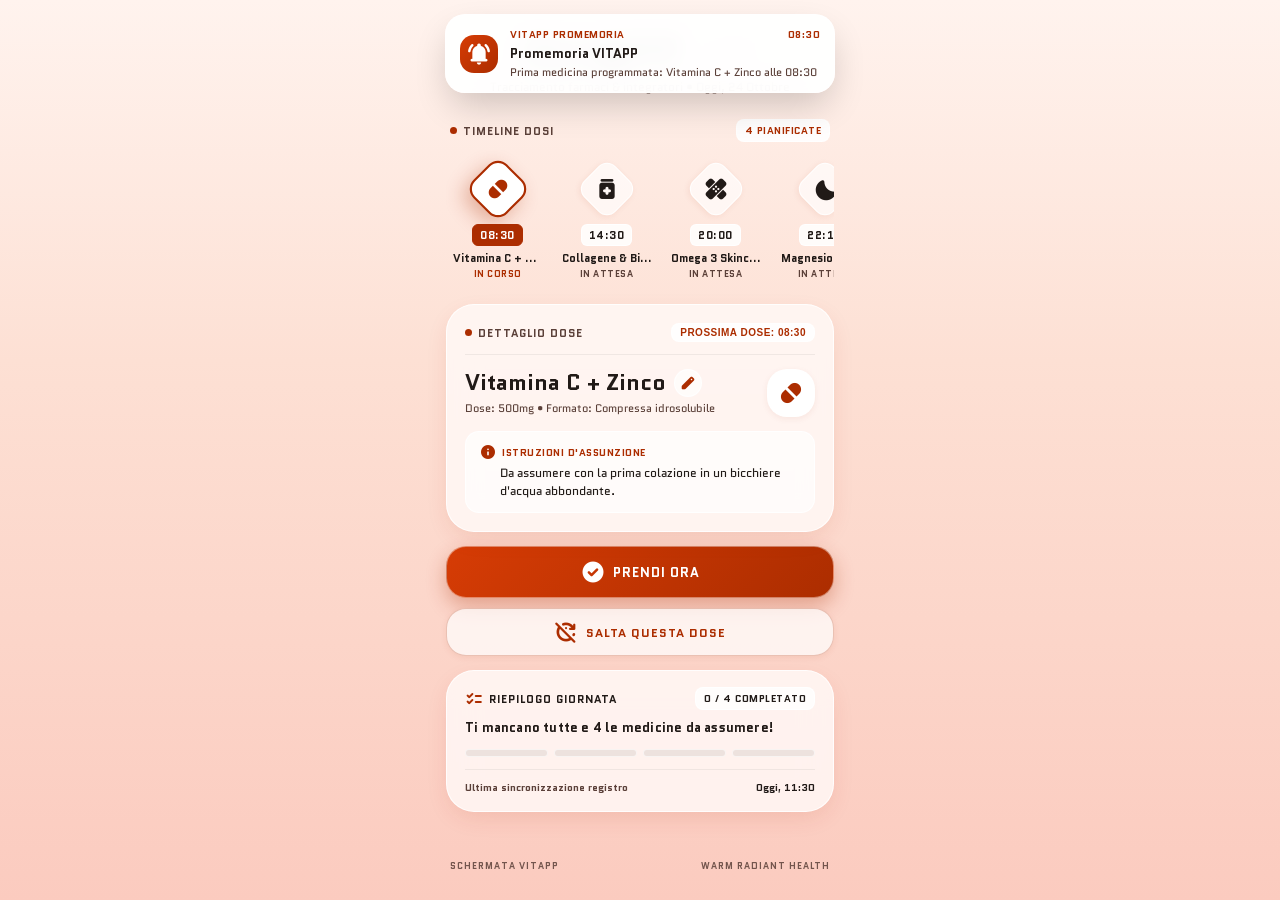
==== commit 9f8589cc: "Modifica Font H1" ====
--- a/index.html
+++ b/index.html
@@ -1,19 +1,26 @@
 <!DOCTYPE html>
 <html lang="it">
+
 <head>
   <meta charset="UTF-8">
   <meta name="viewport" content="width=device-width, initial-scale=1.0">
-  <title>VITAPP - Tracciamento Farmaci & Integratori</title>
+  <title>VITAPPP - Tracciamento Farmaci & Integratori</title>
 
   <!-- Google Fonts: Font Quantico e Icone Rounded Geometry -->
   <link rel="preconnect" href="https://fonts.googleapis.com">
   <link rel="preconnect" href="https://fonts.gstatic.com" crossorigin>
-  <link href="https://fonts.googleapis.com/css2?family=Quantico:ital,wght@0,400;0,700;1,400;1,700&display=swap" rel="stylesheet">
-  <link href="https://fonts.googleapis.com/css2?family=Material+Symbols+Rounded:opsz,wght,FILL,GRAD@20..48,100..700,0..1,-50..200" rel="stylesheet">
+  <link href="https://fonts.googleapis.com/css2?family=Quantico:ital,wght@0,400;0,700;1,400;1,700&display=swap"
+    rel="stylesheet">
+  <link
+    href="https://fonts.googleapis.com/css2?family=Material+Symbols+Rounded:opsz,wght,FILL,GRAD@20..48,100..700,0..1,-50..200"
+    rel="stylesheet">
+  <link href="https://fonts.googleapis.com/css2?family=Rock+3D&display=swap" rel="stylesheet">
+
 
   <!-- Foglio di Stile Esterno -->
   <link rel="stylesheet" href="style.css">
 </head>
+
 <body>
 
   <!-- ==========================================================================
@@ -128,7 +135,8 @@
       <section class="summary-card" aria-label="Riepilogo avanzamento giornaliero">
         <div class="summary-header-row">
           <div class="summary-label">
-            <span class="material-symbols-rounded" style="color: var(--color-primary); font-size: 18px;">checklist</span>
+            <span class="material-symbols-rounded"
+              style="color: var(--color-primary); font-size: 18px;">checklist</span>
             <span>Riepilogo Giornata</span>
           </div>
           <span class="summary-counter-badge" id="progressFractionBadge">0 / 4 COMPLETATO</span>
@@ -190,7 +198,8 @@
 
         <div class="form-group">
           <label class="form-label" for="addMedInstruction">Istruzioni d'assunzione</label>
-          <textarea class="form-textarea" id="addMedInstruction" placeholder="Es. Da assumere prima del pasto principale."></textarea>
+          <textarea class="form-textarea" id="addMedInstruction"
+            placeholder="Es. Da assumere prima del pasto principale."></textarea>
         </div>
 
         <div class="modal-actions-row">
@@ -249,4 +258,5 @@
   <!-- Collegamento allo Script JavaScript Esterno -->
   <script src="script.js"></script>
 </body>
-</html>
+
+</html>
--- a/style.css
+++ b/style.css
@@ -1,7 +1,12 @@
 /* ==========================================================================
    === VARIABILI CSS (COLORI, FONT, SPAZIATURE, OMBRE) ===
    ========================================================================== */
+
+
+@import url('https://fonts.googleapis.com/css2?family=Rock+3D&display=swap');
+
 :root {
+
   /* Palette colori caldi (Warm Radiant Health) */
   --color-primary: #ac2d00;
   --color-primary-container: #d63c05;
@@ -26,6 +31,14 @@
 
   /* Tipografia */
   --font-family: 'Quantico', sans-serif;
+
+
+
+  h1 {
+    font-family: 'Rock 3D', cursive;
+    font-weight: 700;
+    font-style: normal;
+  }
 
   /* Raggi di curvatura (Border Radius) */
   --radius-sm: 8px;
@@ -802,7 +815,8 @@
   margin-bottom: 6px;
 }
 
-.form-input, .form-textarea {
+.form-input,
+.form-textarea {
   width: 100%;
   padding: 10px 12px;
   font-family: inherit;
@@ -815,7 +829,8 @@
   transition: border-color 0.2s ease;
 }
 
-.form-input:focus, .form-textarea:focus {
+.form-input:focus,
+.form-textarea:focus {
   border-color: var(--color-primary);
   background: #ffffff;
 }
@@ -860,4 +875,4 @@
   text-transform: uppercase;
   cursor: pointer;
   box-shadow: 0 4px 12px rgba(172, 45, 0, 0.3);
-}
+}
